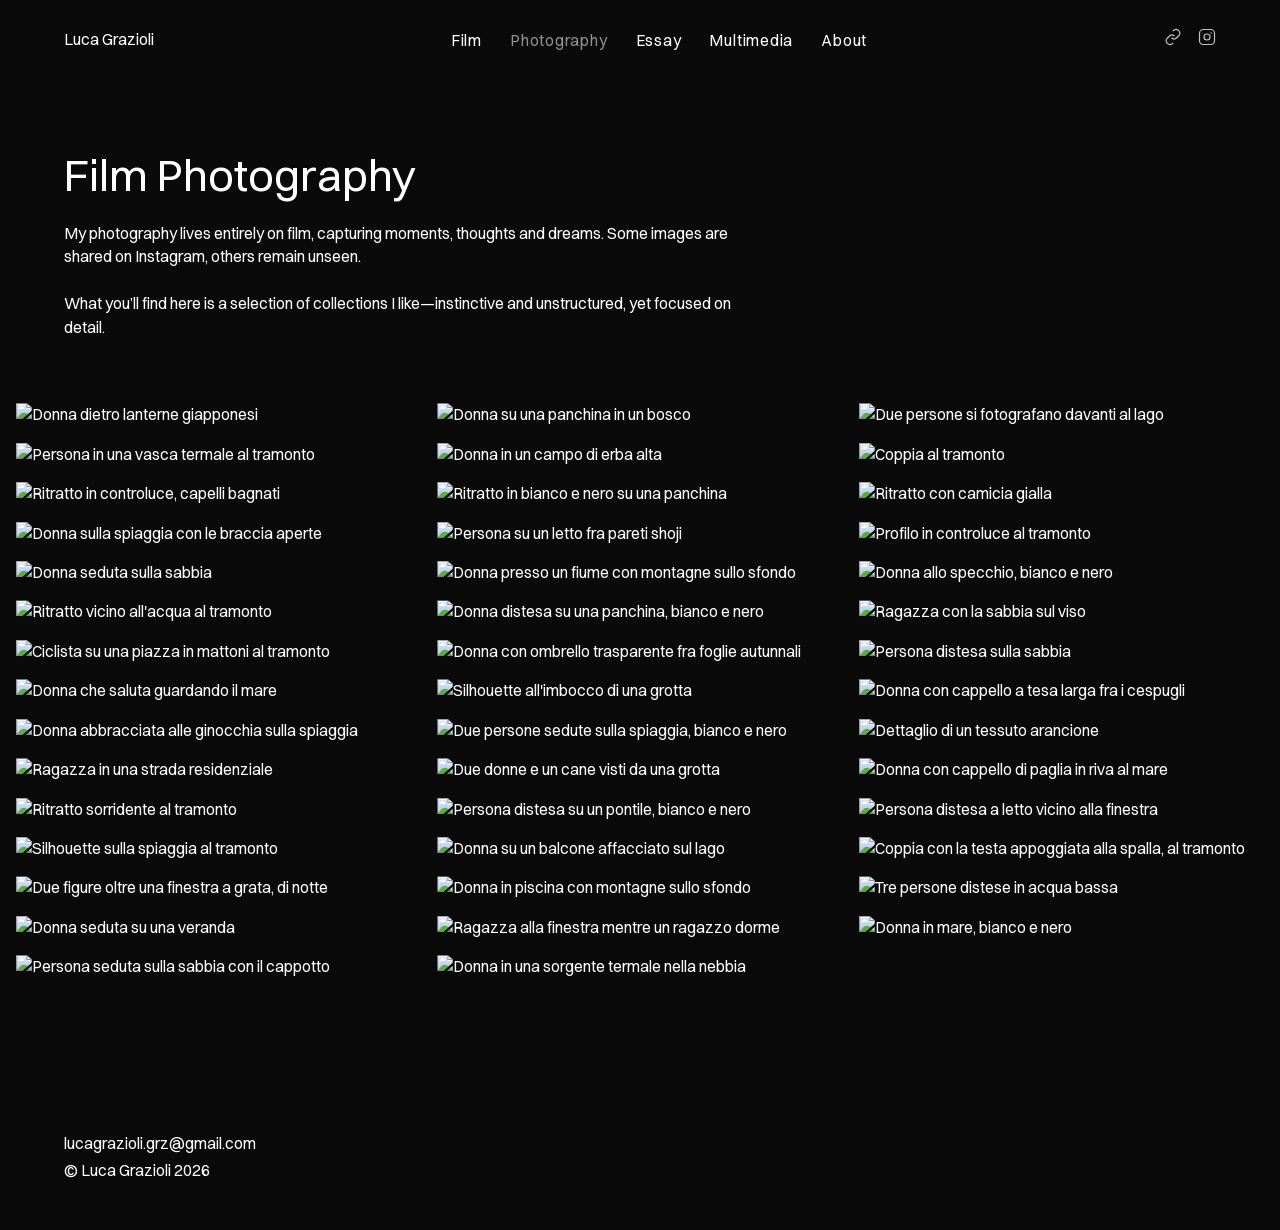
==== photography.html @ 2ca2b29f "Add files via upload" ====
<!DOCTYPE html>
<html lang="en">
<head>
<meta charset="utf-8">
<meta name="viewport" content="width=device-width, initial-scale=1">
<title>Photography — Luca Grazioli</title>
<meta name="description" content="My life changed thanks to photography and I'm still pursuing this discipline today.">
<meta property="og:title" content="Photography — Luca Grazioli">
<meta property="og:description" content="My life changed thanks to photography and I'm still pursuing this discipline today.">
<meta property="og:type" content="website">
<link rel="stylesheet" href="css/stile.css">
</head>
<body data-pagina="photography" data-radice="">
<main class="pagina">
  <div class="intro">
    <h1 class="rivela">Film Photography</h1>
    <p class="rivela">My photography lives entirely on film, capturing moments, thoughts and dreams. Some images are shared on Instagram, others remain unseen.</p>
    <p class="rivela">What you’ll find here is a selection of collections I like—instinctive and unstructured, yet focused on detail.</p>
  </div>
  <div class="masonry" id="galleria"></div>
</main>
<script src="js/contenuti.js"></script>
<script src="js/sito.js"></script>
</body>
</html>
---- css/stile.css ----
/* ==========================================================
   lucagrazioli.eu — foglio di stile principale
   Valori rilevati dal sito Squarespace originale.
   ========================================================== */

/* ---------- Switzer (sostituto di Aktiv Grotesk) ---------- */
/* Switzer variabile — i due file stanno in /font/ */
@font-face{
  font-family:'Switzer';
  src:url('../font/Switzer-Variable.woff2') format('woff2');
  font-weight:100 900; font-style:normal; font-display:swap;
}
@font-face{
  font-family:'Switzer';
  src:url('../font/Switzer-VariableItalic.woff2') format('woff2');
  font-weight:100 900; font-style:italic; font-display:swap;
}

/* ---------- Variabili: i valori da ritoccare stanno qui ---------- */
:root{
  --nero:#0A0A0A;
  --bianco:#FFFFFF;

  --font:'Switzer','Helvetica Neue',Arial,sans-serif;

  --testo:15.63px;
  --interlinea:23.44px;
  --tracking-nav:0.78px;
  --titolo:44.66px;

  /* ↓↓↓ REGOLA QUI IL TIMING DELLE ANIMAZIONI ↓↓↓
     Confronta con il sito vecchio e cambia questi due numeri. */
  --anim-durata:0.7s;
  --anim-easing:cubic-bezier(0.22,0.61,0.36,1);
  --anim-scarto:0.08s;   /* ritardo progressivo tra elementi vicini */

  --scostamento:16.42px; /* traslazione dei testi in entrata */

  --gutter:16px;
  --gap-poster:var(--gutter);    /* stessa distanza delle foto in Photography */
  --altezza-poster:calc(100svh - 190px);              /* quanto sono alti i poster */
  --larghezza-poster:calc(var(--altezza-poster) * 2 / 3);  /* deriva dal formato 2:3 */
  --altezza-fascia:547px;   /* altezza delle fasce multimedia/essay */
  --parallasse-corsa:120px; /* quanto scorre l'immagine: 0 = parallasse spento */
  --margine:5vw;
  --max:1600px;
  --misura:88ch;        /* lunghezza massima delle righe di testo */
  --peso-valore:500;    /* medium sui valori. Alza a 600 se lo vuoi piu' marcato. */
}

/* ---------- Reset ---------- */
*,*::before,*::after{box-sizing:border-box}
html{-webkit-text-size-adjust:100%}
body{
  margin:0;
  background:var(--nero);
  color:var(--bianco);
  font-family:var(--font);
  font-size:var(--testo);
  line-height:var(--interlinea);
  font-weight:400;
  -webkit-font-smoothing:antialiased;
  -moz-osx-font-smoothing:grayscale;
}
img,video{display:block;max-width:100%}
a{color:inherit;text-decoration:none}
a:focus-visible,button:focus-visible{outline:2px solid var(--bianco);outline-offset:3px}

/* ---------- Header ---------- */
.testata{
  position:absolute;top:0;left:0;right:0;z-index:20;
  display:flex;align-items:center;justify-content:space-between;
  gap:var(--gutter);
  padding:28px var(--margine);
}
.testata--fissa{
  position:fixed;background:transparent;
  transition:transform .4s var(--anim-easing);
}
.testata--nascosta{transform:translateY(-105%)}
.marchio{font-size:var(--testo);line-height:1.4}
.menu{display:flex;align-items:center;gap:28px}
.menu a{font-size:var(--testo);letter-spacing:var(--tracking-nav);opacity:.999;transition:opacity .25s ease}
.menu a:hover,.menu a[aria-current=page]{opacity:.55}
.social{display:flex;align-items:center;gap:16px}
.social svg{width:18px;height:18px;fill:none;stroke:currentColor;stroke-width:1.6}
.social a{opacity:.75;transition:opacity .25s ease}
.social a:hover{opacity:1}

/* Hamburger a due linee, come nell'originale */
.apri-menu{
  display:none;background:none;border:0;padding:10px 0;cursor:pointer;
  width:34px;height:30px;position:relative;
}
.apri-menu span{
  position:absolute;left:0;width:34px;height:1.6px;background:var(--bianco);
  transition:transform .25s cubic-bezier(.2,.6,.3,1), width .25s cubic-bezier(.2,.6,.3,1);
}
.apri-menu span:nth-child(1){top:11px}
.apri-menu span:nth-child(2){top:18px}
.apri-menu[aria-expanded=true] span:nth-child(1){transform:translateY(3.5px) rotate(45deg)}
.apri-menu[aria-expanded=true] span:nth-child(2){transform:translateY(-3.5px) rotate(-45deg)}

/* ---------- Impianto pagina ---------- */
.pagina{padding:150px var(--margine) 90px;max-width:var(--max);margin:0 auto}
.intro{max-width:var(--misura);margin-bottom:64px}
h1,h2{font-size:var(--titolo);font-weight:400;line-height:1.12;margin:0 0 22px}
h3{font-size:var(--testo);font-weight:400;margin:0 0 10px}
p{margin:0 0 var(--interlinea);max-width:var(--misura)}

/* ---------- Home: video a tutto schermo ---------- */
.home{height:100svh;overflow:hidden;position:relative}
.home video,.home .fallback{
  position:absolute;inset:0;width:100%;height:100%;
  object-fit:cover;
}
.home .fallback{background:var(--nero)}

/* ---------- Photography: margini laterali = spazio fra le foto ---------- */
.pagina:has(.masonry){--margine:var(--gutter);max-width:none}
.pagina:has(.masonry) .intro{padding:0 calc(5vw - var(--gutter))}

/* ---------- Photography: masonry ---------- */
.masonry{columns:3;column-gap:var(--gutter)}
.masonry figure{margin:0 0 var(--gutter);break-inside:avoid}
.masonry img{width:100%;height:auto}

/* ---------- Film: griglia a tutta larghezza, poster grandi ---------- */
.pagina:has(.poster-griglia):not(:has(.film-video)){--margine:var(--gap-poster);max-width:none}

/* ---------- Film: griglia poster ----------
   La larghezza di colonna deriva dall'altezza disponibile: i poster
   sono alti quanto la finestra permette e vanno a capo da soli. */
.poster-griglia{
  display:grid;
  grid-template-columns:repeat(4,minmax(0,1fr));
  gap:var(--gap-poster);
  /* non supera mai l'altezza utile, e si centra da sola */
  width:min(100%, calc(var(--larghezza-poster) * 4 + var(--gap-poster) * 3));
  margin-inline:auto;
}
.poster{display:block}
.poster figure{margin:0}
.poster img{width:100%;aspect-ratio:2/3;object-fit:cover;transition:opacity .45s ease}
.poster:hover img{opacity:.6}

/* ==========================================================
   FASCE full-bleed (Multimedia ed Essay)
   Immagine a tutta larghezza, alta mezza finestra,
   tagliata in cover sul punto focale, testo bianco sopra.
   ========================================================== */
.pagina:has(.fasce){max-width:none}
.fasce{margin:0 calc(var(--margine) * -1)}
.fascia{
  position:relative;
  height:var(--altezza-fascia);
  overflow:hidden;
  display:flex;align-items:center;
}
.fascia__sfondo{position:absolute;inset:0;overflow:hidden}
.fascia__sfondo img{
  width:100%;
  height:calc(100% + var(--parallasse-corsa));
  position:absolute;top:calc(var(--parallasse-corsa) / -2);left:0;
  object-fit:cover;
  will-change:transform;
}
.fascia__velo{position:absolute;inset:0;background:linear-gradient(90deg,rgba(10,10,10,.55) 0%,rgba(10,10,10,.15) 60%,transparent 100%)}
.fascia__testo{position:relative;z-index:2;padding:0 var(--margine);max-width:var(--misura)}
.fascia h2{margin:0 0 14px}
.fascia .dati{margin:0 0 16px}
.fascia .dati div{display:block}
.fascia .dati .etichetta{font-weight:400;opacity:.72}
.azioni{display:flex;flex-wrap:wrap;gap:26px}
.azioni a{
  letter-spacing:var(--tracking-nav);
  border-bottom:1px solid rgba(255,255,255,.4);padding-bottom:2px;
  transition:border-color .25s ease,opacity .25s ease;
}
.azioni a:hover{border-color:var(--bianco);opacity:.75}
.fascia .azioni{display:flex;flex-wrap:wrap;gap:24px}
.fascia .azioni a{
  letter-spacing:var(--tracking-nav);
  border-bottom:1px solid rgba(255,255,255,.4);padding-bottom:2px;
  transition:border-color .25s ease,opacity .25s ease;
}
.fascia .azioni a:hover{border-color:var(--bianco);opacity:.75}

/* ---------- Scheda del singolo film ---------- */
.pagina:has(.film-video){padding:0 0 90px;max-width:none}
.film-video{margin:0 0 56px}
.film-video.rivela-img{clip-path:none;opacity:0;transition:opacity var(--anim-durata) ease}
.film-video.rivela-img.dentro{opacity:1}
.film-video video,.film-video img{width:100%;height:auto;display:block}
.film-testo{max-width:var(--misura);margin:0 var(--margine) 56px}
.altri-film{margin:0 var(--margine)}
.altri-film .poster-griglia{grid-template-columns:repeat(4,1fr)}
.film-testo h1{margin-bottom:20px}

/* ---------- About ---------- */
.about{max-width:var(--misura)}
.about p{margin-bottom:var(--interlinea)}
.about em{font-style:italic}

/* ---------- Navigazione precedente/successivo ---------- */


/* ---------- Footer ---------- */
.pie{padding:60px var(--margine) 44px;max-width:var(--max);margin:0 auto}
.pie a,.pie p{font-size:var(--testo);margin:0 0 4px}

/* ==========================================================
   ANIMAZIONI
   Due comportamenti distinti, come nell'originale:
   .rivela      → testi: salgono di 16.42px sfumando
   .rivela-img  → immagini: wipe con clip-path dal basso
   ========================================================== */
.rivela,.rivela-img{
  transition-property:transform,opacity,clip-path;
  transition-duration:var(--anim-durata);
  transition-timing-function:var(--anim-easing);
}
.rivela{opacity:0;transform:translateY(var(--scostamento))}
.rivela-img{opacity:0;clip-path:polygon(0 100%,100% 100%,100% 100%,0 100%)}

.rivela.dentro{opacity:1;transform:translateY(0)}
.rivela-img.dentro{opacity:1;clip-path:polygon(0 0,100% 0,100% 100%,0 100%)}

@media (prefers-reduced-motion:reduce){
  .rivela,.rivela-img{transition:none;opacity:1;transform:none;clip-path:none}
}

/* ---------- Responsive ---------- */
@media (max-width:1100px){
  .masonry{columns:2}
  .poster-griglia,.altri-film .poster-griglia{grid-template-columns:repeat(3,1fr)}
  .scheda-doppia{grid-template-columns:1fr;gap:32px}
}
@media (max-width:760px){
  :root{--titolo:32px;--margine:22px;--gutter:16px;--altezza-fascia:62vh;--parallasse-corsa:60px}
  .masonry{columns:1}
  .poster-griglia,.altri-film .poster-griglia{grid-template-columns:1fr;width:100%}
  .pagina{padding-top:120px}
  :root{--misura:100%}
  .menu{
    position:fixed;inset:0;background:var(--nero);
    flex-direction:column;align-items:center;justify-content:center;
    gap:6px;padding:var(--margine);
    opacity:0;visibility:hidden;
    transition:opacity .3s ease, visibility .3s;
  }
  .menu a{
    font-size:38px;letter-spacing:normal;line-height:1.55;
    opacity:0;transform:translateY(var(--scostamento));
    transition:opacity .4s var(--anim-easing), transform .4s var(--anim-easing);
  }
  .menu.aperto{opacity:1;visibility:visible}
  .menu.aperto a{opacity:1;transform:translateY(0)}
  .menu.aperto a:nth-child(1){transition-delay:.06s}
  .menu.aperto a:nth-child(2){transition-delay:.12s}
  .menu.aperto a:nth-child(3){transition-delay:.18s}
  .menu.aperto a:nth-child(4){transition-delay:.24s}
  .menu.aperto a:nth-child(5){transition-delay:.30s}

  .apri-menu{display:block;z-index:30}
  .social{
    position:fixed;left:0;right:0;bottom:42px;z-index:29;
    justify-content:center;gap:26px;
    opacity:0;visibility:hidden;transition:opacity .3s ease .2s, visibility .3s;
  }
  .social svg{width:22px;height:22px}
  body.menu-aperto .social{opacity:1;visibility:visible}
  .marchio{z-index:30;position:relative}
}
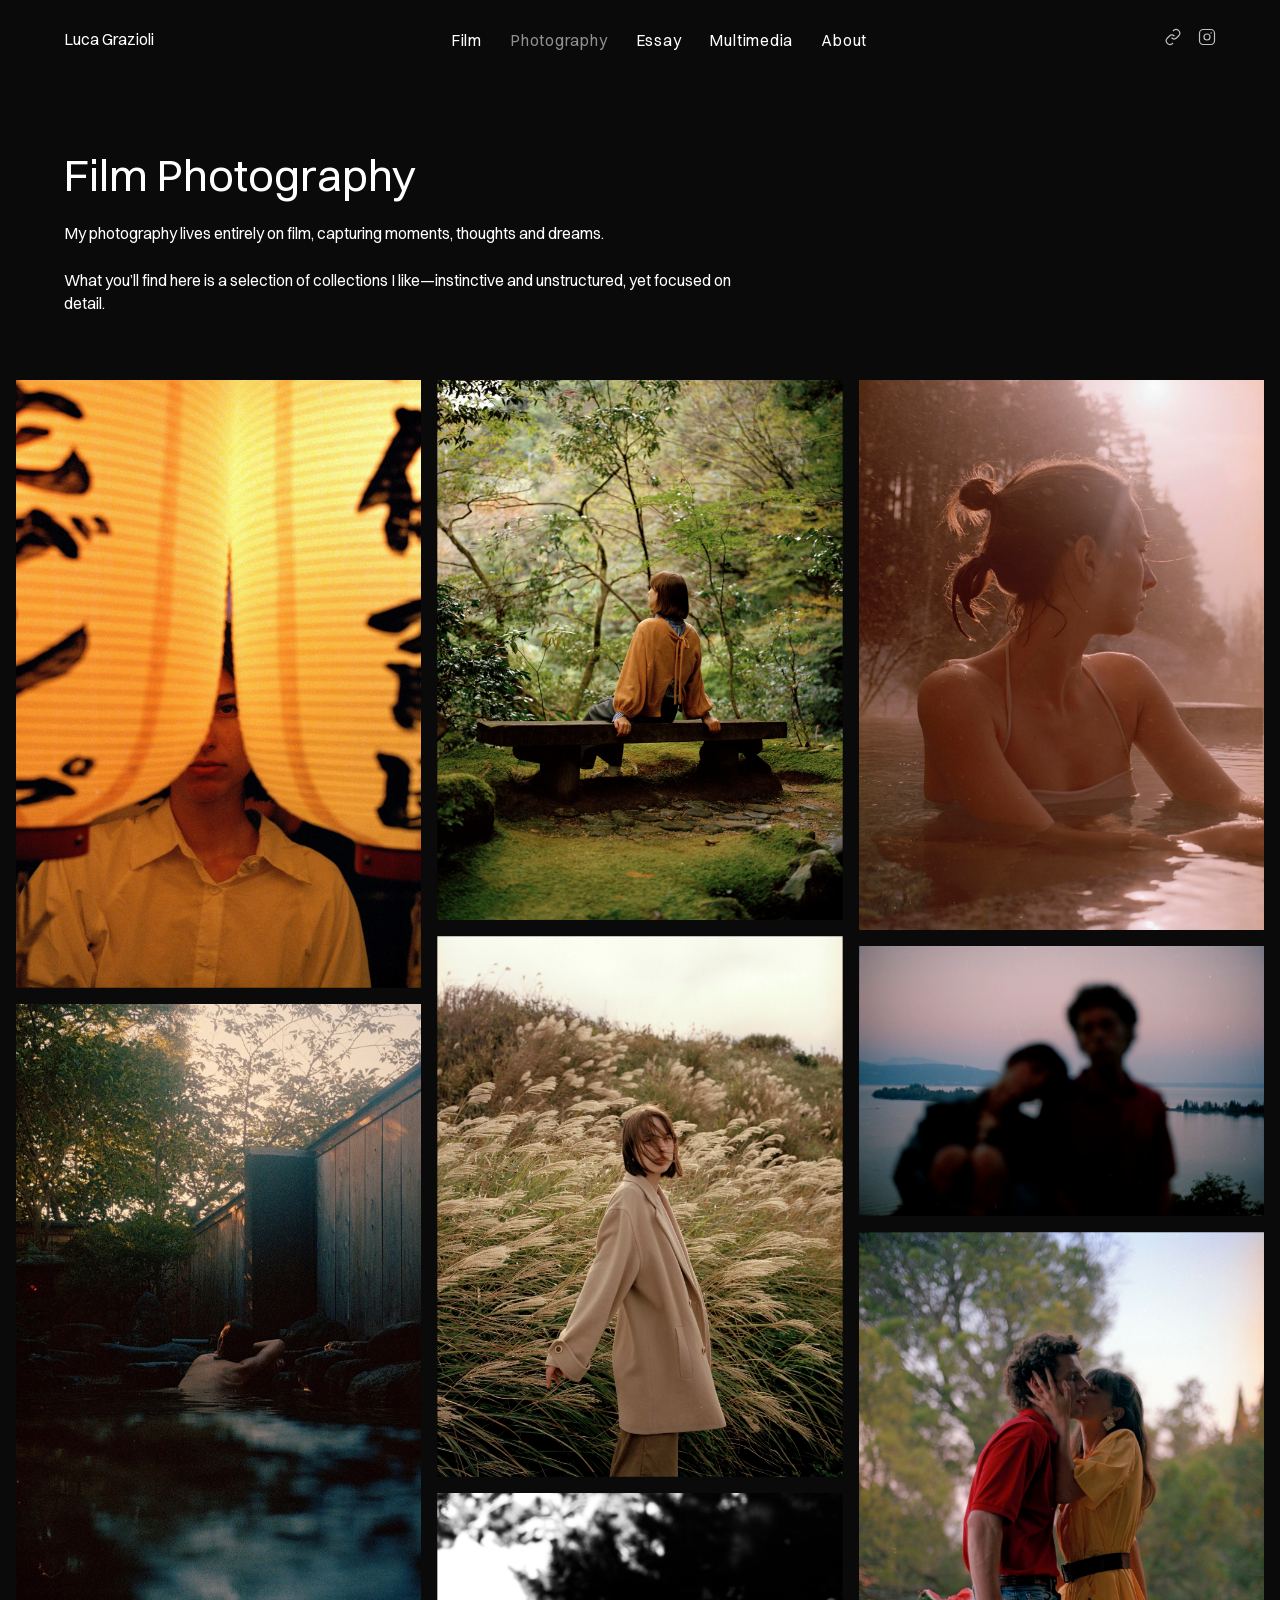
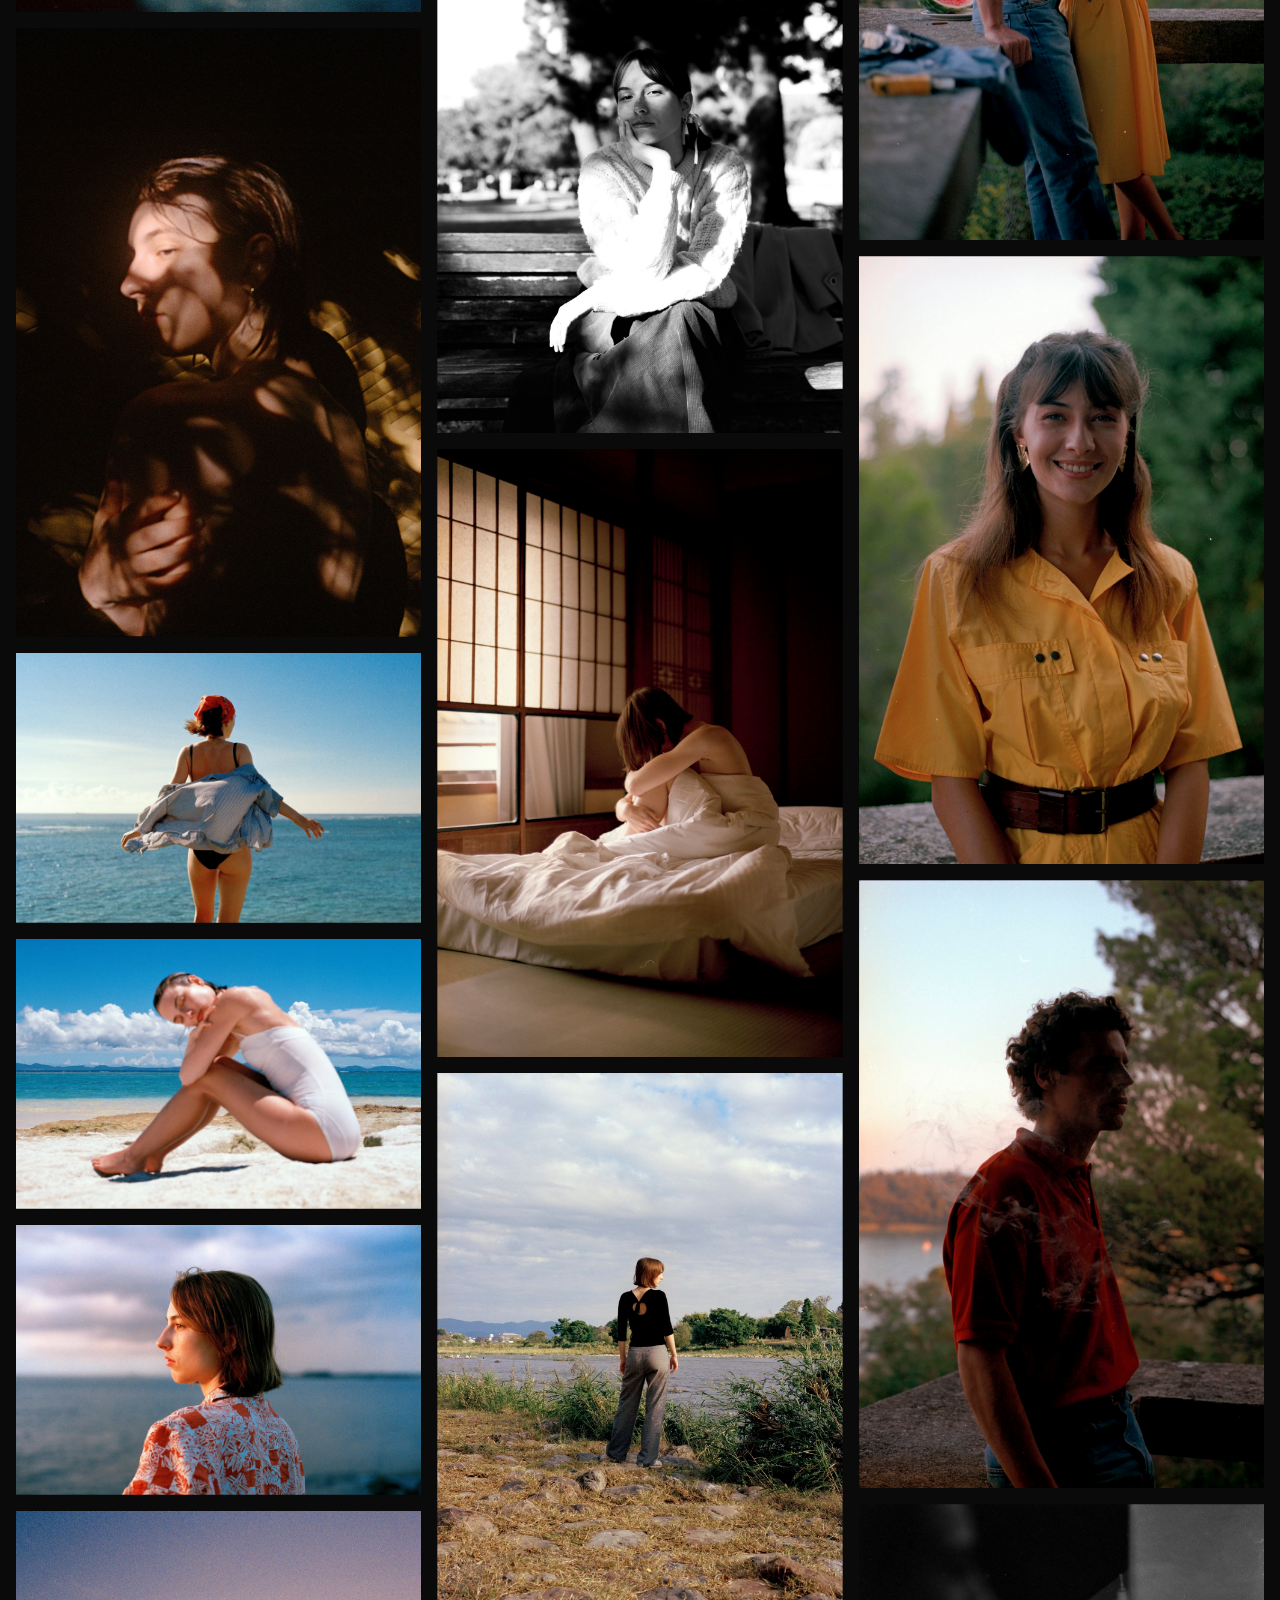
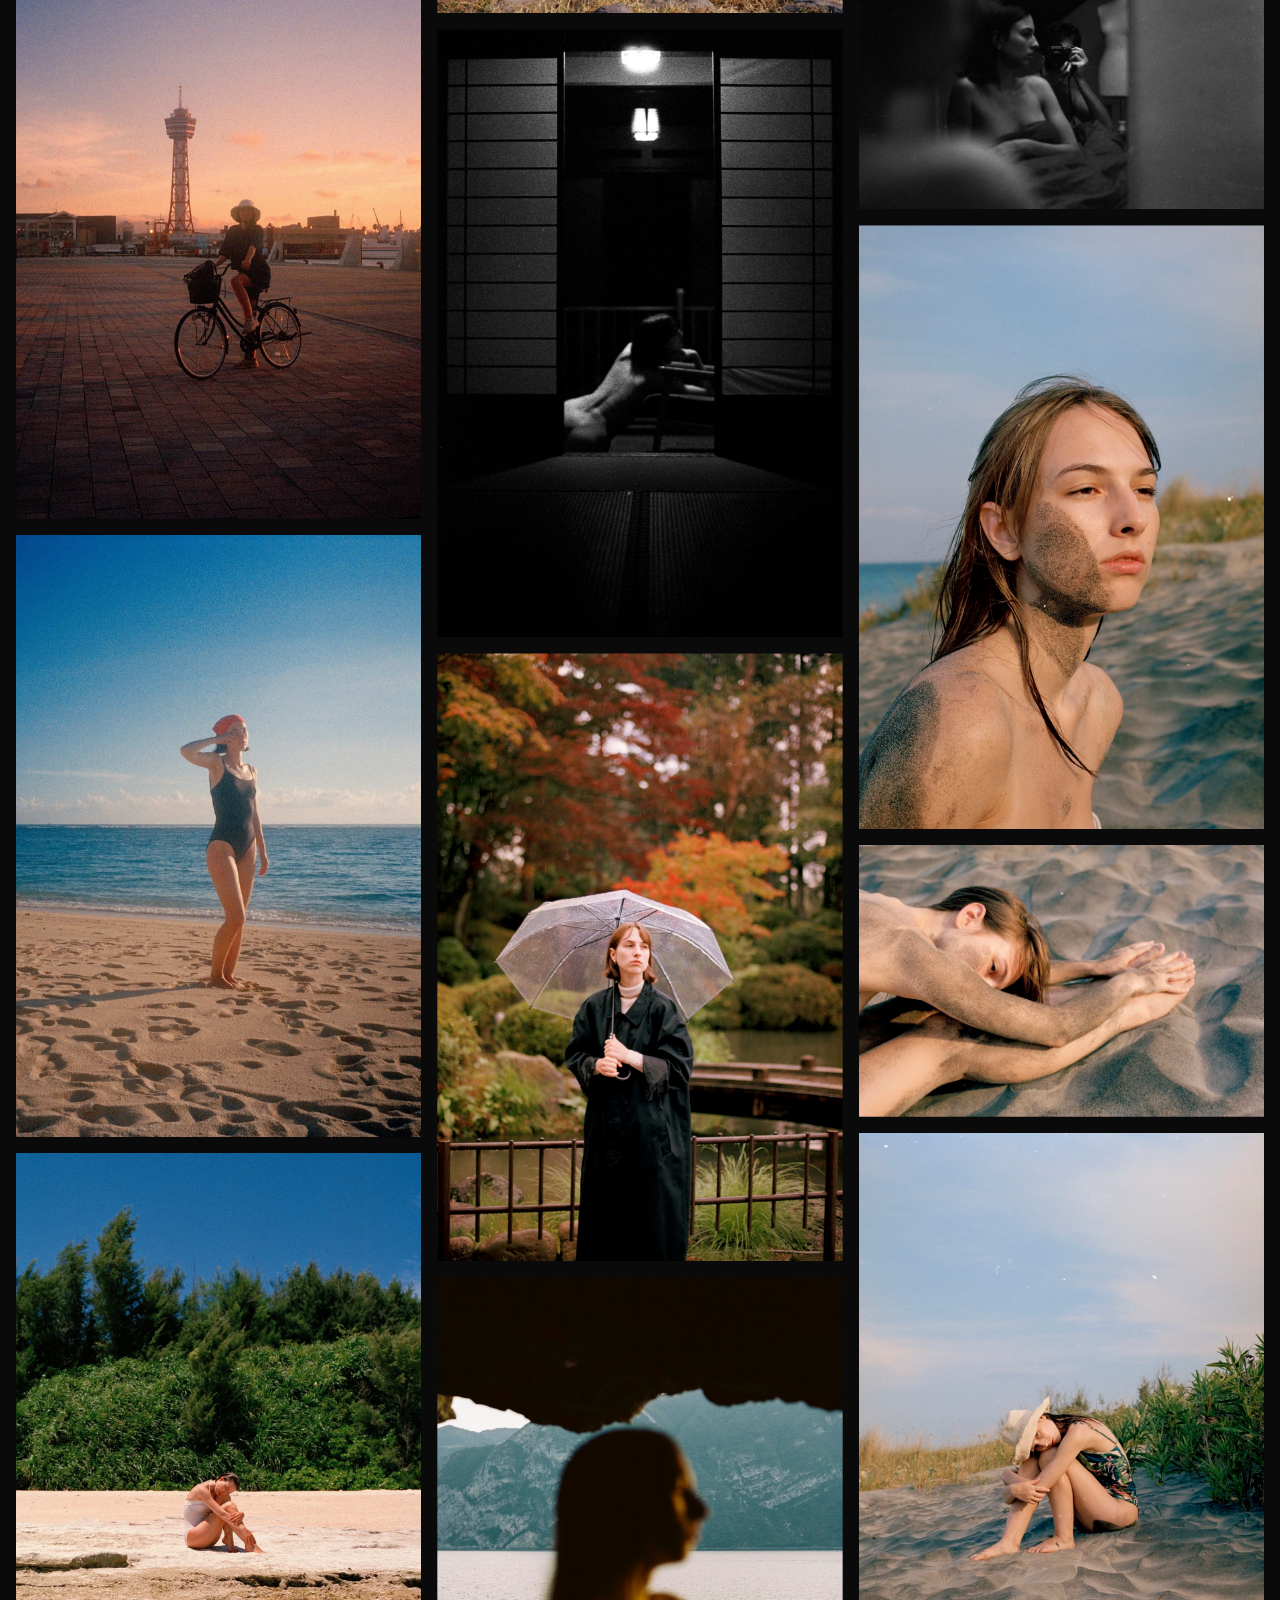
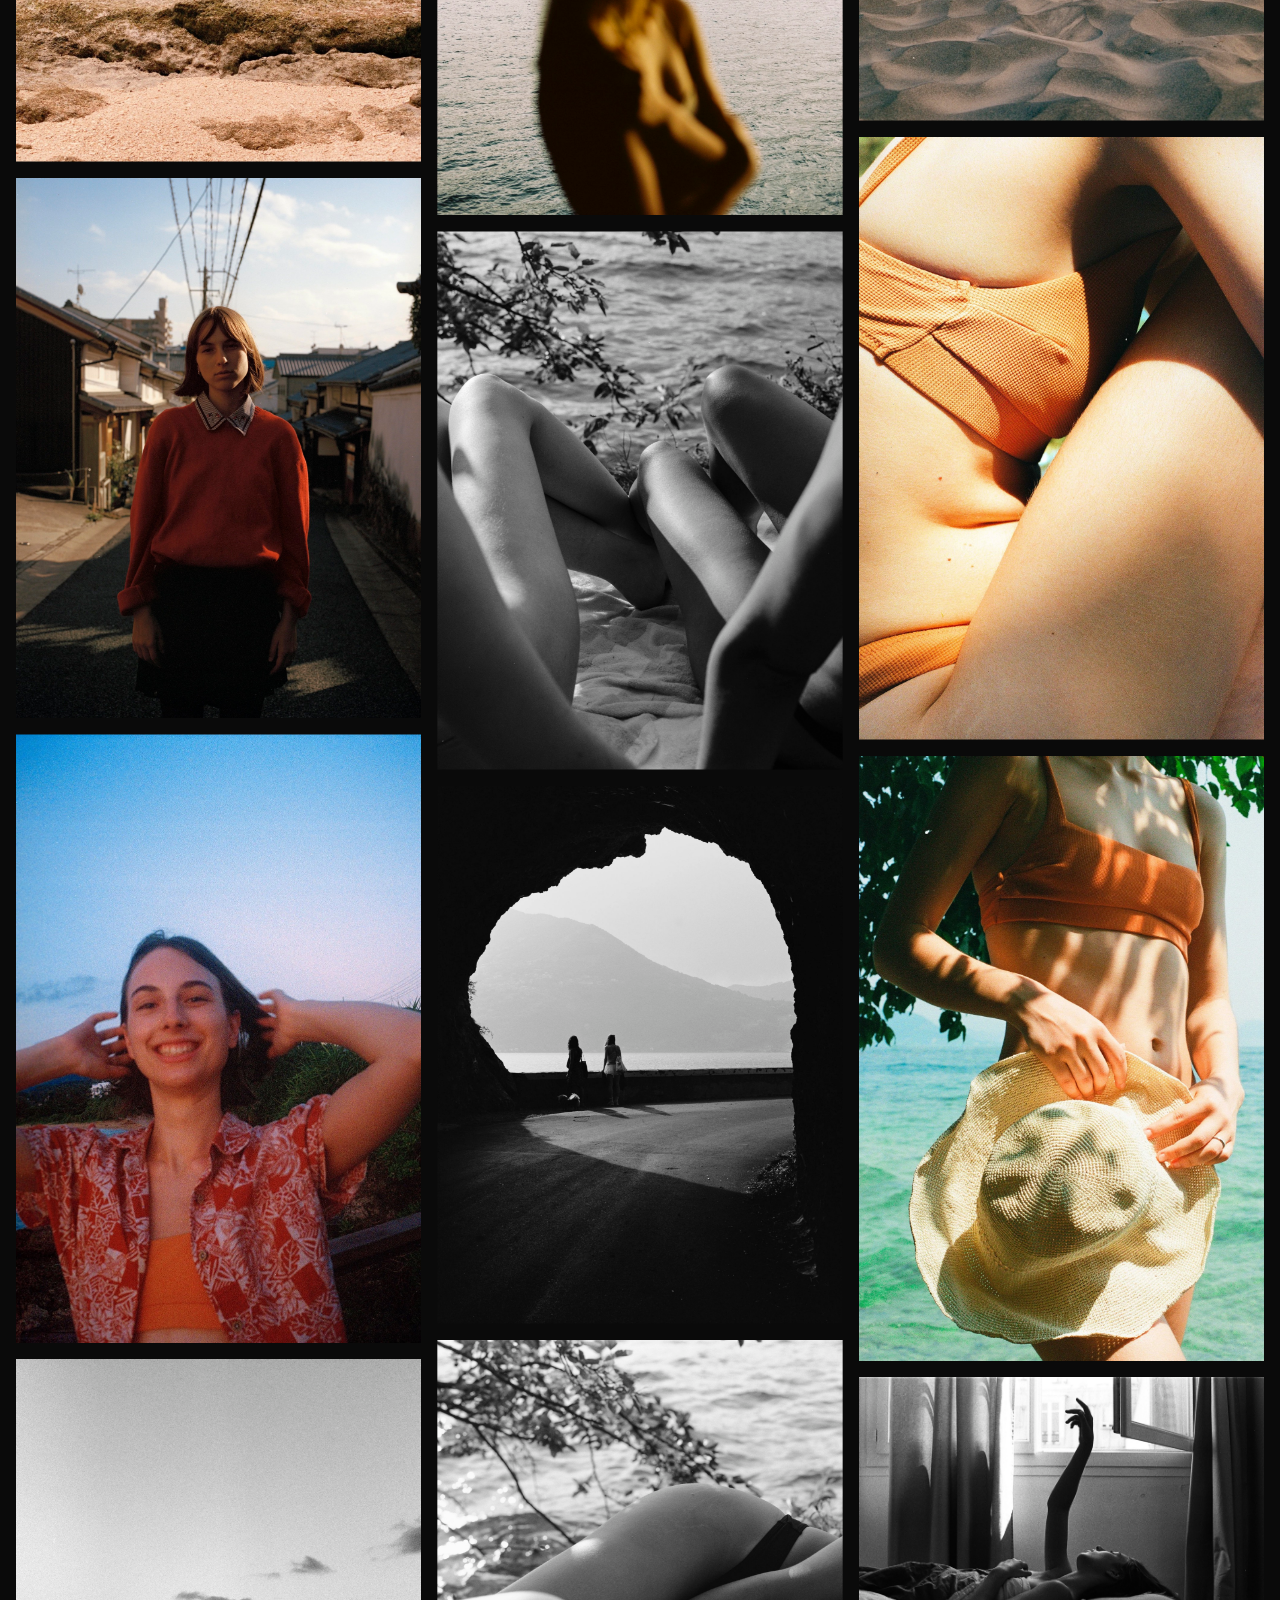
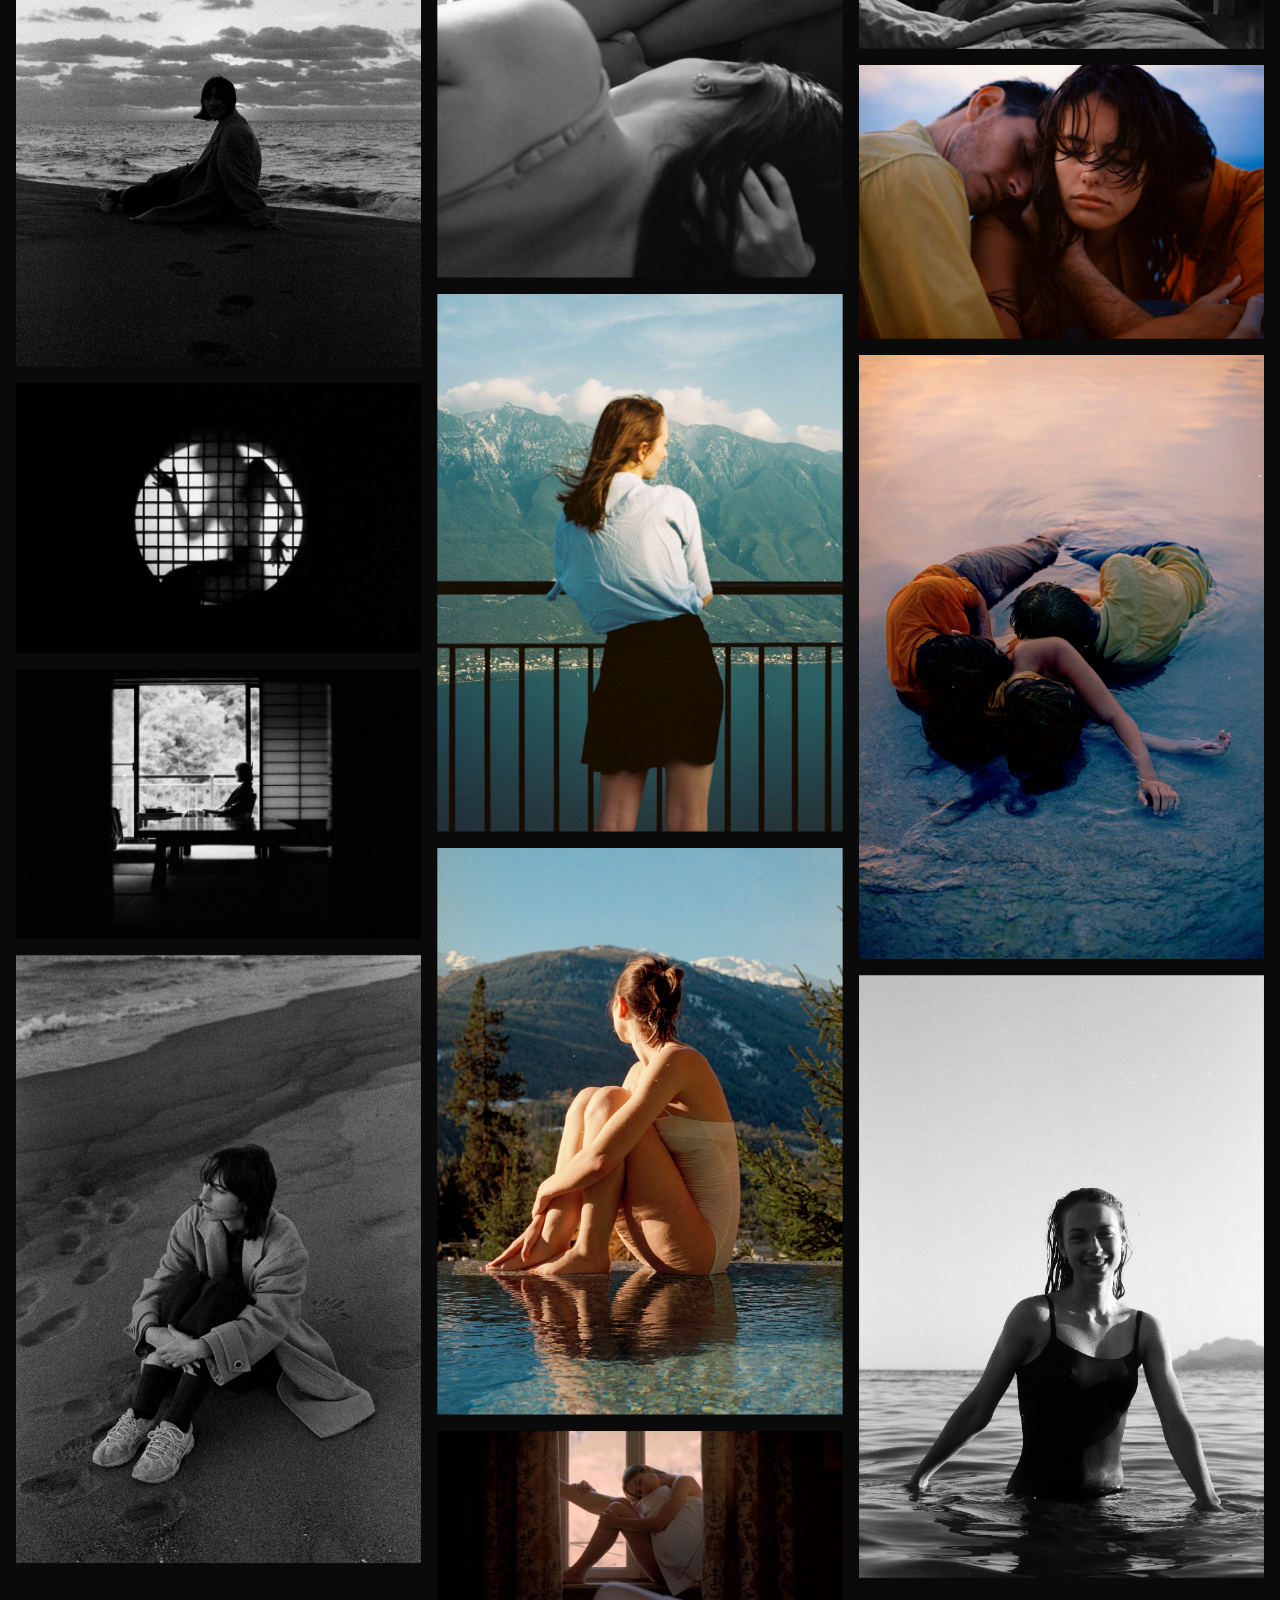
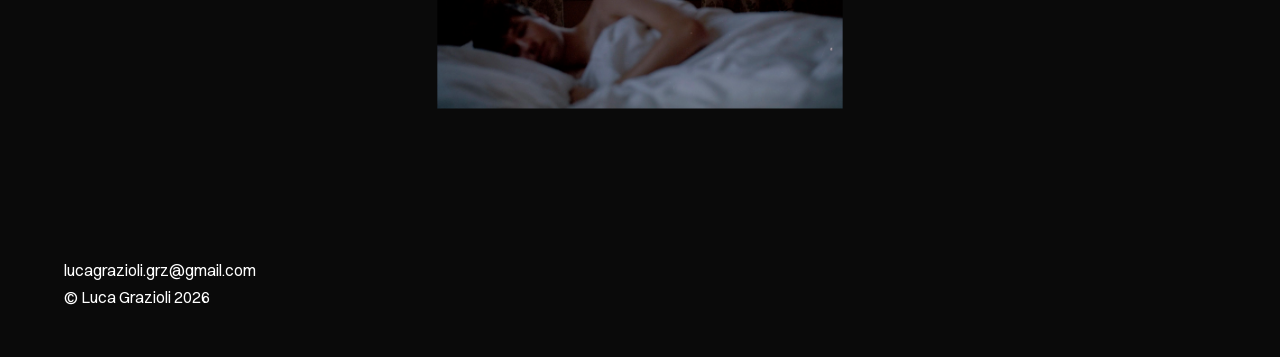
==== commit 3ce2a838: "Add files via upload" ====
--- a/photography.html
+++ b/photography.html
@@ -14,7 +14,7 @@
 <main class="pagina">
   <div class="intro">
     <h1 class="rivela">Film Photography</h1>
-    <p class="rivela">My photography lives entirely on film, capturing moments, thoughts and dreams. Some images are shared on Instagram, others remain unseen.</p>
+    <p class="rivela">My photography lives entirely on film, capturing moments, thoughts and dreams.</p>
     <p class="rivela">What you’ll find here is a selection of collections I like—instinctive and unstructured, yet focused on detail.</p>
   </div>
   <div class="masonry" id="galleria"></div>
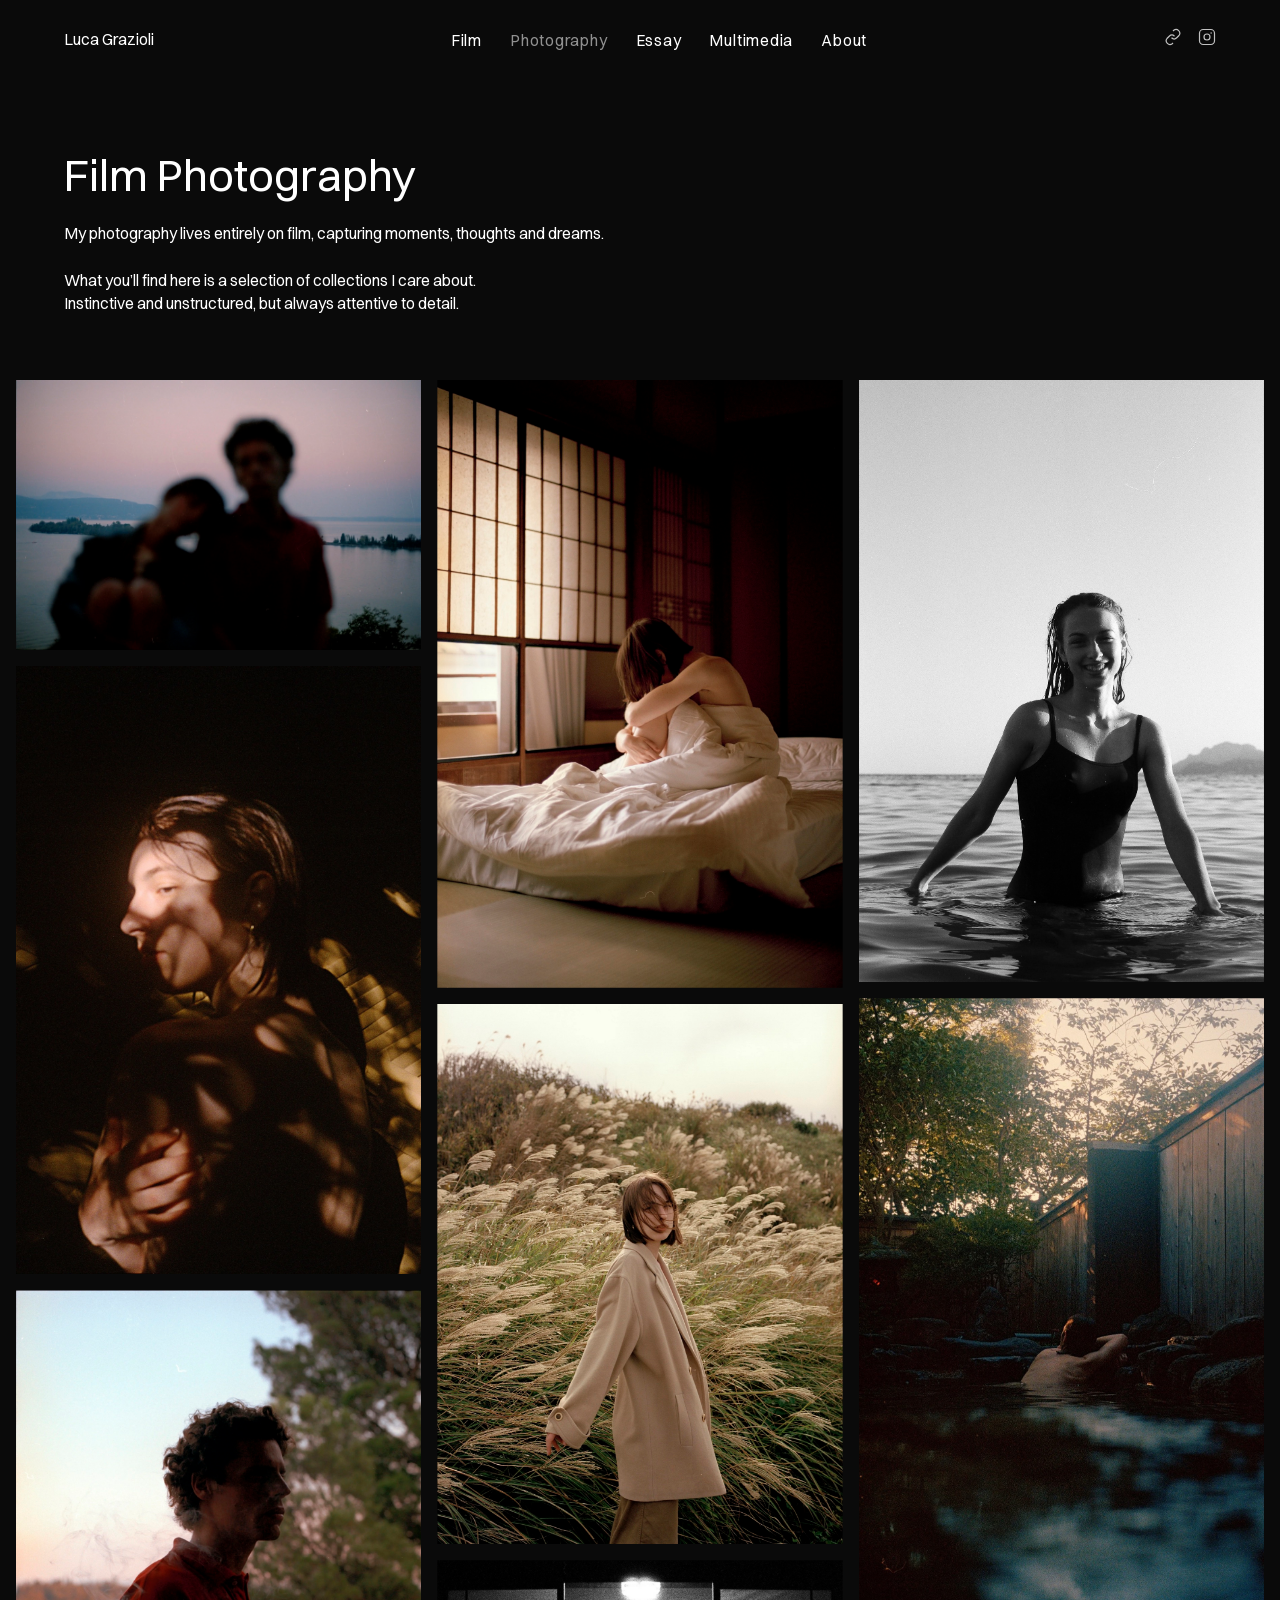
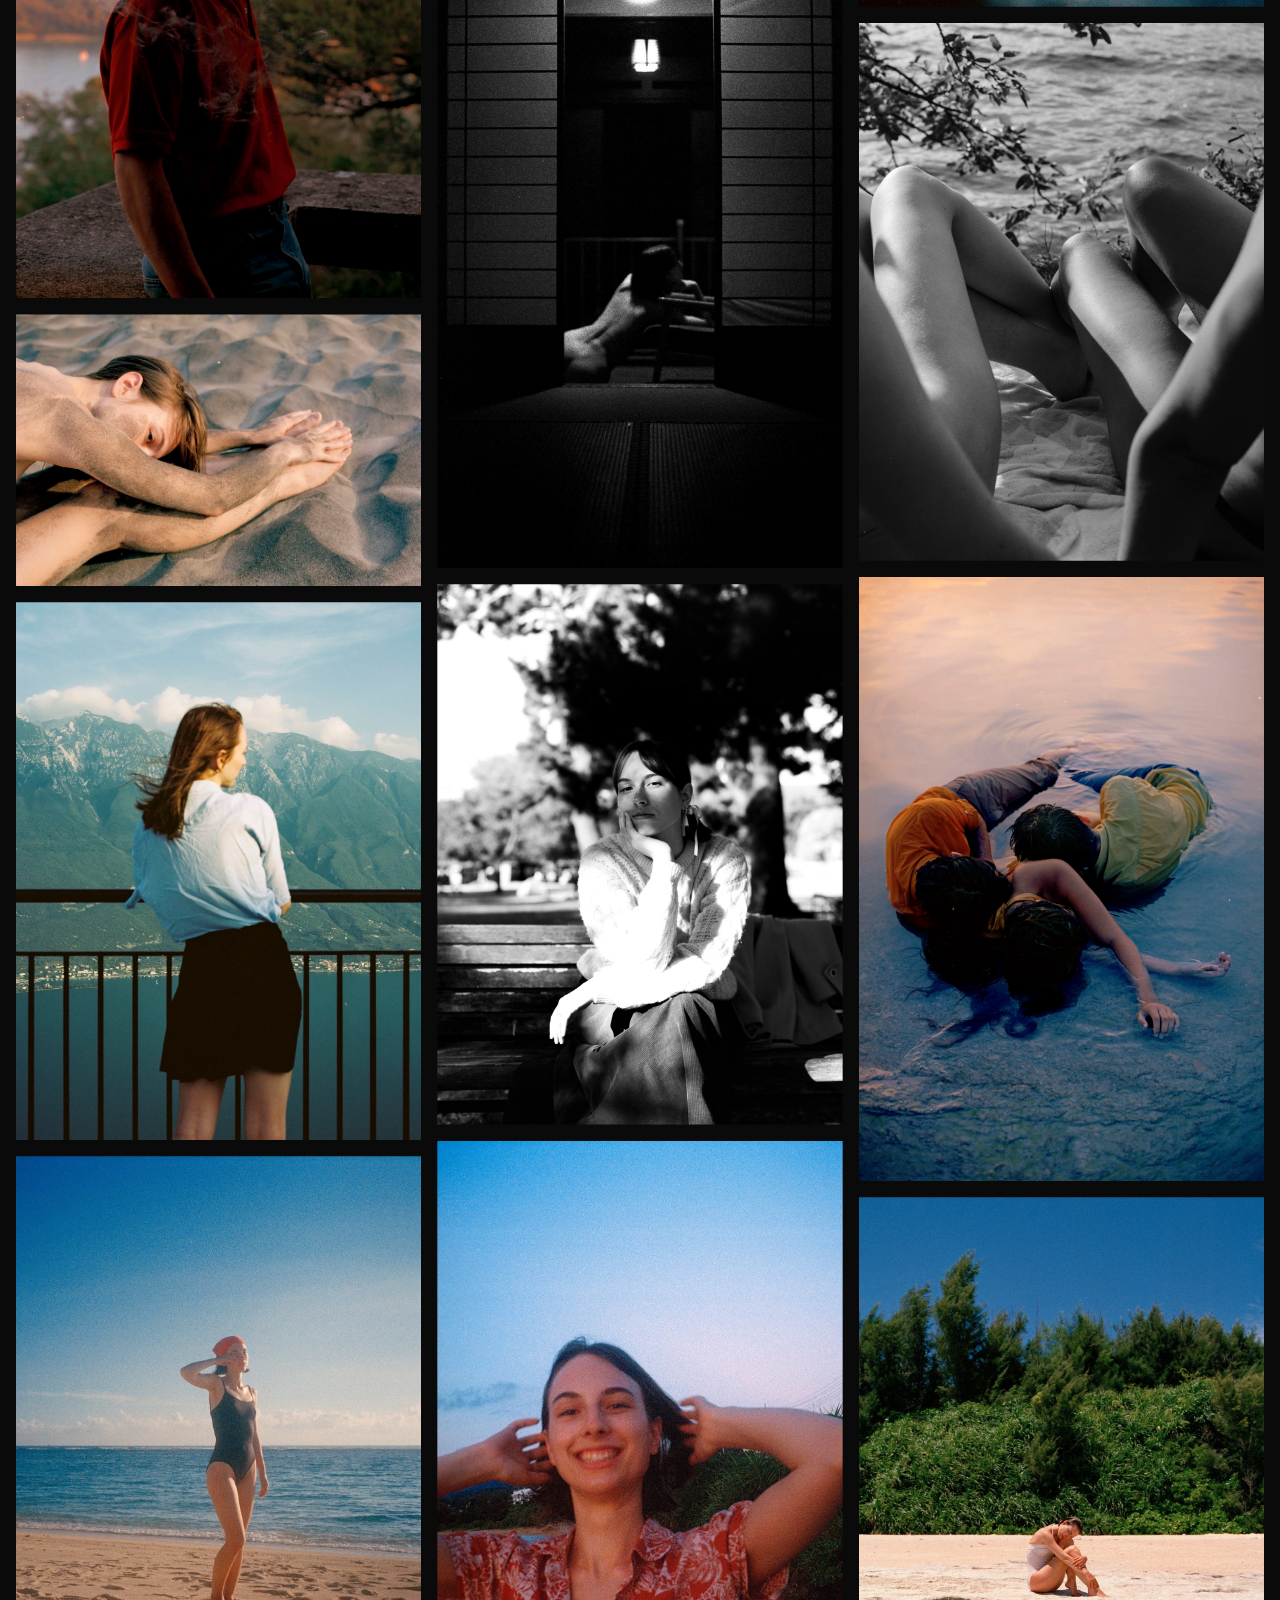
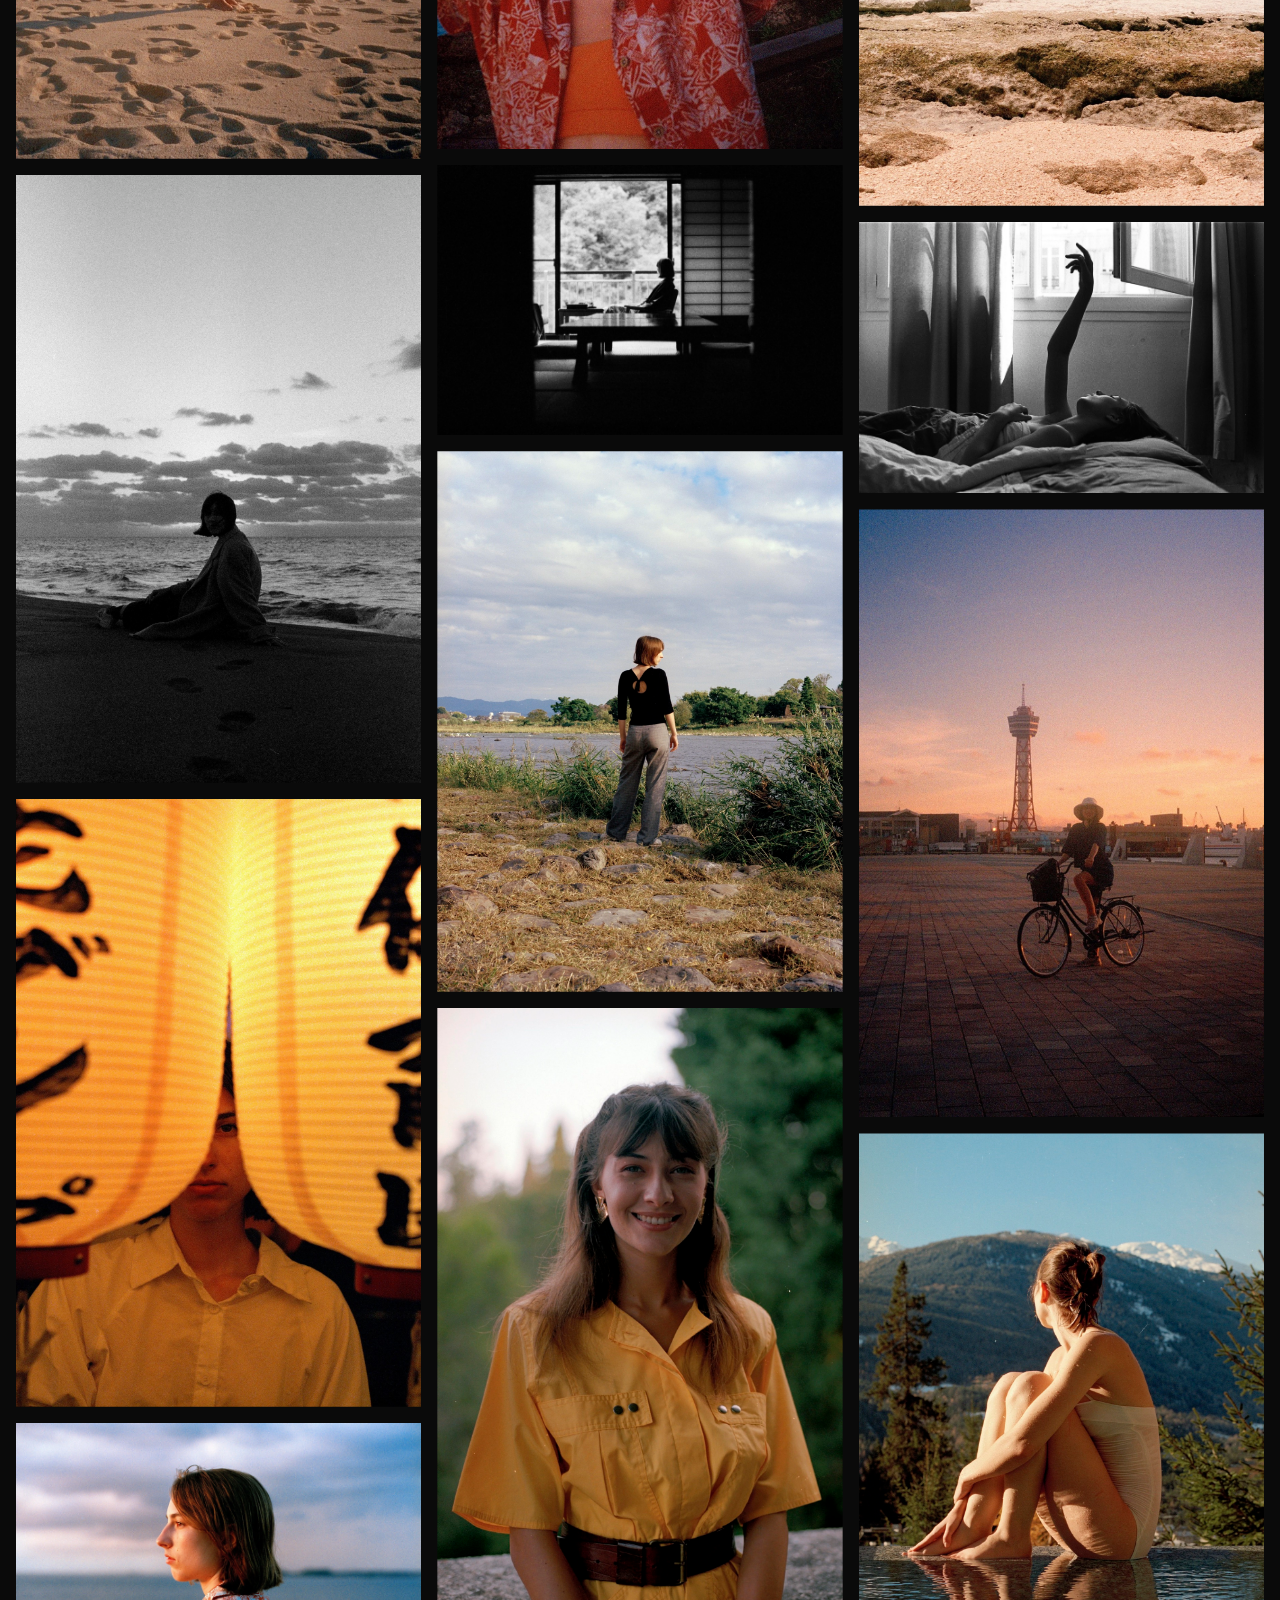
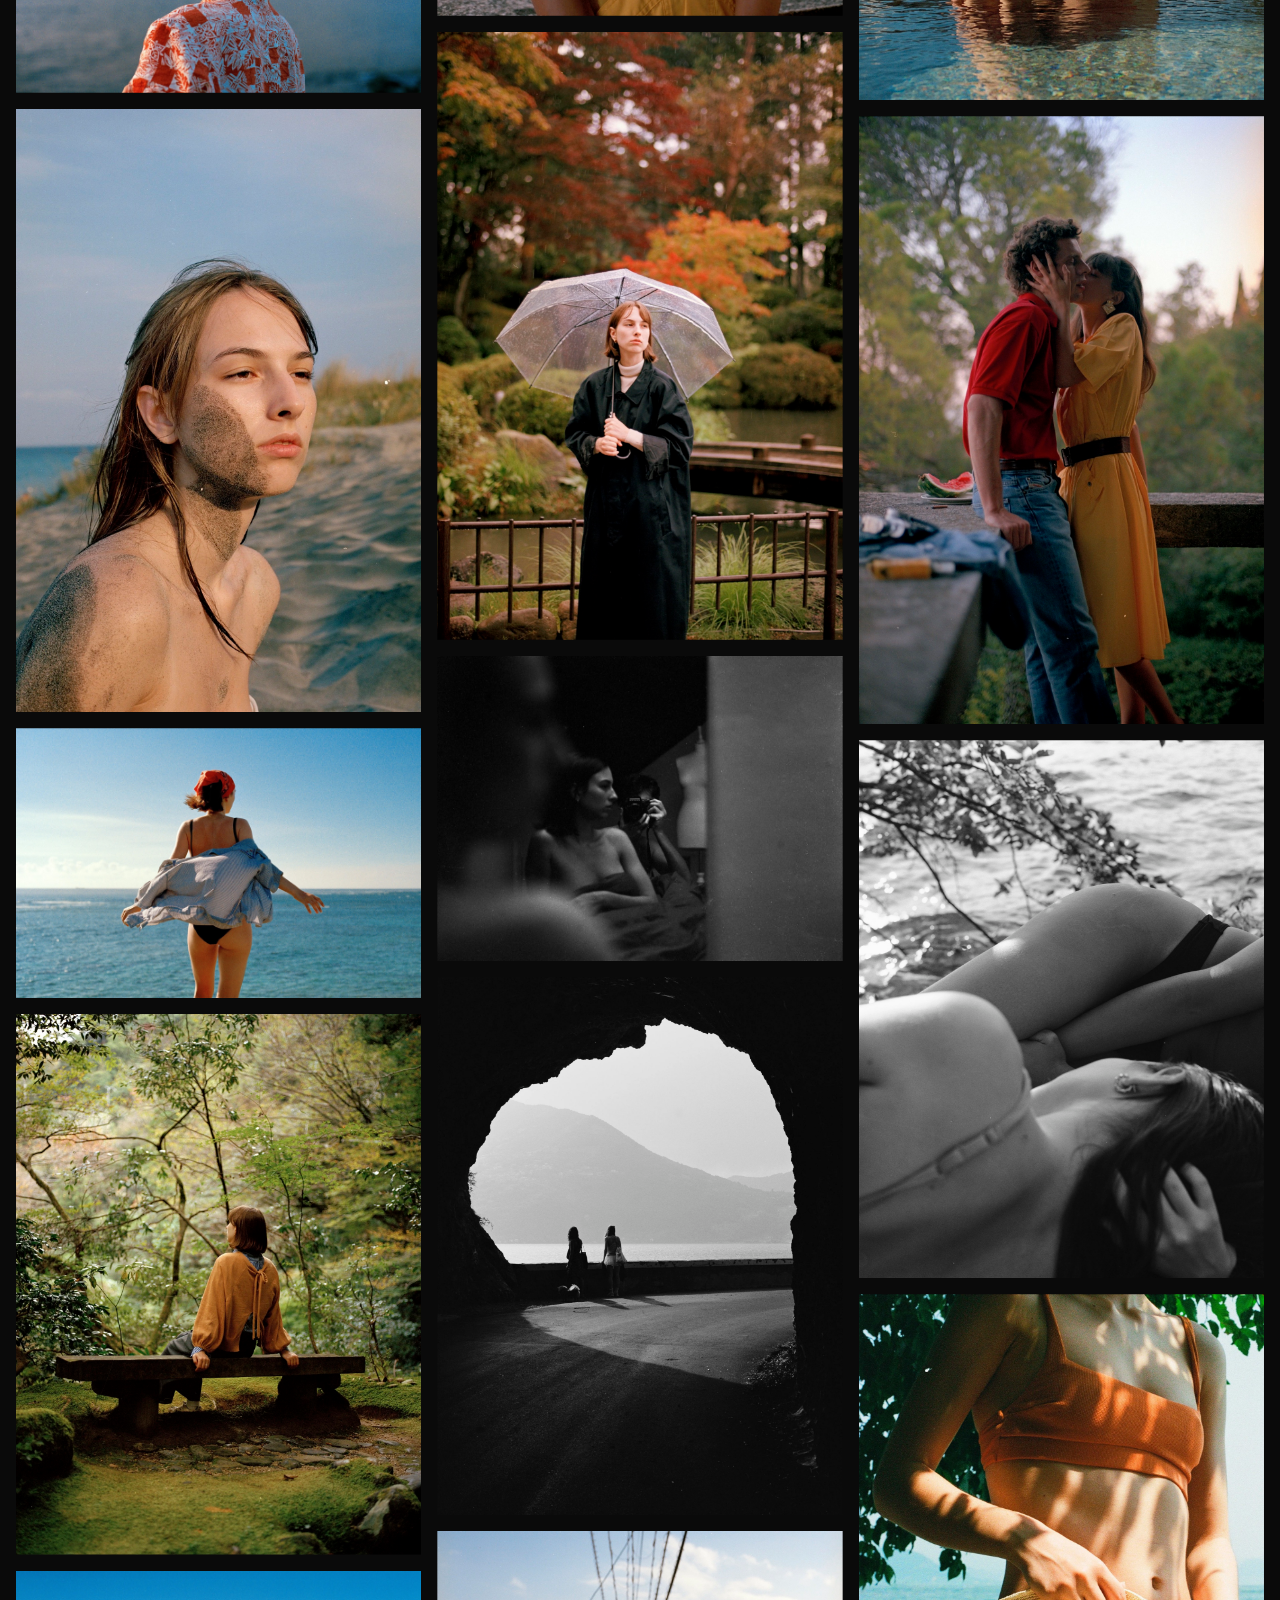
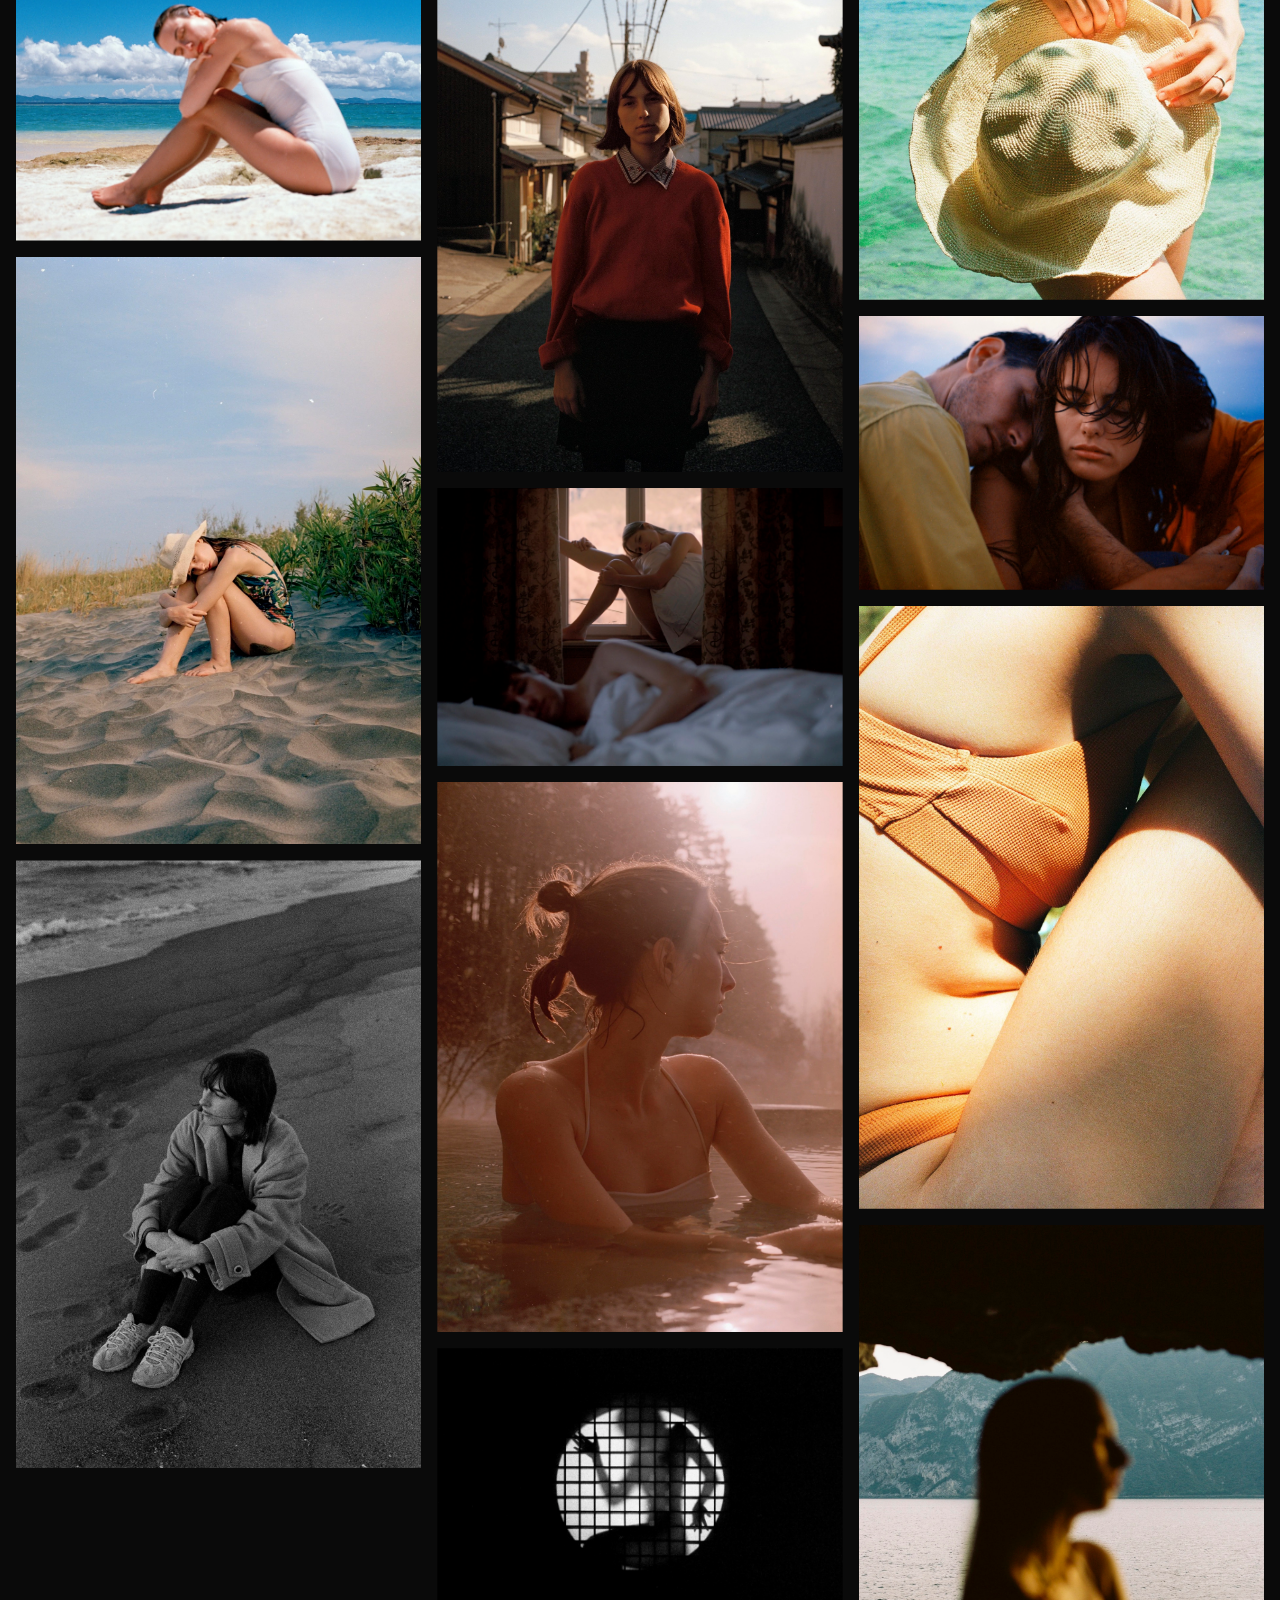
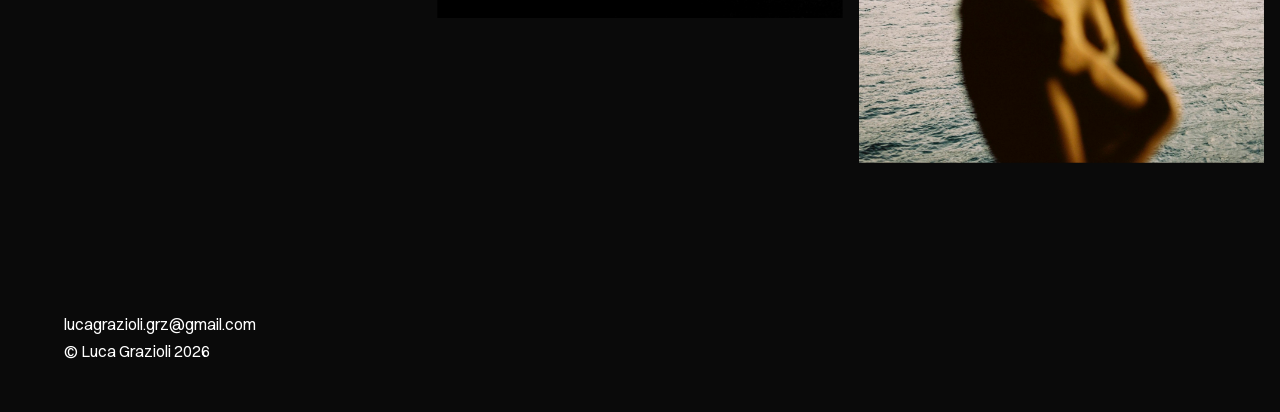
==== commit e8755cc8: "Add files via upload" ====
--- a/photography.html
+++ b/photography.html
@@ -15,7 +15,7 @@
   <div class="intro">
     <h1 class="rivela">Film Photography</h1>
     <p class="rivela">My photography lives entirely on film, capturing moments, thoughts and dreams.</p>
-    <p class="rivela">What you’ll find here is a selection of collections I like—instinctive and unstructured, yet focused on detail.</p>
+    <p class="rivela">What you’ll find here is a selection of collections I care about. Instinctive and unstructured, but always attentive to detail.</p>
   </div>
   <div class="masonry" id="galleria"></div>
 </main>
--- a/css/stile.css
+++ b/css/stile.css
@@ -44,8 +44,8 @@
   --parallasse-corsa:120px; /* quanto scorre l'immagine: 0 = parallasse spento */
   --margine:5vw;
   --max:1600px;
-  --misura:88ch;        /* lunghezza massima delle righe di testo */
-  --peso-valore:500;    /* medium sui valori. Alza a 600 se lo vuoi piu' marcato. */
+  --misura:112ch;       /* lunghezza massima delle righe di testo */
+  --etichetta-opacita:.62;  /* quanto sono smorzate le etichette (GENRE, YEAR...) */
 }
 
 /* ---------- Reset ---------- */
@@ -78,6 +78,23 @@
   transition:transform .4s var(--anim-easing);
 }
 .testata--nascosta{transform:translateY(-105%)}
+
+/* Velatura sotto l'header: appare solo quando si e' gia' scesi,
+   cosi' in cima alla pagina il fondo resta pulito.
+   Non parte dal nero pieno e sfuma lungo tutta l'altezza. */
+.testata--fissa::before{
+  content:'';position:absolute;inset:-1px 0 auto 0;height:190%;
+  pointer-events:none;opacity:0;
+  transition:opacity .45s ease;
+  background:linear-gradient(180deg,
+    rgba(10,10,10,.62) 0%,
+    rgba(10,10,10,.44) 34%,
+    rgba(10,10,10,.20) 64%,
+    rgba(10,10,10,.06) 84%,
+    rgba(10,10,10,0) 100%);
+}
+.testata--velata::before{opacity:1}
+.testata > *{position:relative;z-index:1}
 .marchio{font-size:var(--testo);line-height:1.4}
 .menu{display:flex;align-items:center;gap:28px}
 .menu a{font-size:var(--testo);letter-spacing:var(--tracking-nav);opacity:.999;transition:opacity .25s ease}
@@ -104,9 +121,9 @@
 /* ---------- Impianto pagina ---------- */
 .pagina{padding:150px var(--margine) 90px;max-width:var(--max);margin:0 auto}
 .intro{max-width:var(--misura);margin-bottom:64px}
-h1,h2{font-size:var(--titolo);font-weight:400;line-height:1.12;margin:0 0 22px}
+h1,h2{font-size:var(--titolo);font-weight:400;line-height:1.12;margin:0 0 22px;text-wrap:balance}
 h3{font-size:var(--testo);font-weight:400;margin:0 0 10px}
-p{margin:0 0 var(--interlinea);max-width:var(--misura)}
+p{margin:0 0 var(--interlinea);max-width:var(--misura);text-wrap:pretty}
 
 /* ---------- Home: video a tutto schermo ---------- */
 .home{height:100svh;overflow:hidden;position:relative}
@@ -169,8 +186,6 @@
 .fascia__testo{position:relative;z-index:2;padding:0 var(--margine);max-width:var(--misura)}
 .fascia h2{margin:0 0 14px}
 .fascia .dati{margin:0 0 16px}
-.fascia .dati div{display:block}
-.fascia .dati .etichetta{font-weight:400;opacity:.72}
 .azioni{display:flex;flex-wrap:wrap;gap:26px}
 .azioni a{
   letter-spacing:var(--tracking-nav);
@@ -186,13 +201,36 @@
 }
 .fascia .azioni a:hover{border-color:var(--bianco);opacity:.75}
 
+/* ==========================================================
+   TESTI DESCRITTIVI — regole uniche per film, essay, multimedia.
+   La gerarchia e' data dal colore, non dal peso: etichette
+   smorzate, valori in bianco pieno.
+   ========================================================== */
+.dati{
+  margin:0 0 22px;
+  font-size:var(--testo);
+  line-height:calc(var(--interlinea) + 2px);
+}
+.dati div{display:block}
+.dati .etichetta{font-weight:400;opacity:var(--etichetta-opacita)}
+.dati .valore{font-weight:400;opacity:1}
+
+/* "WHAT I DID" resta unito al blocco sopra; lo stacco va solo dopo,
+   verso la sinossi (nei film) o verso i link (in essay e multimedia). */
+.dati .ruolo{margin-bottom:var(--interlinea)}
+
+.sinossi{
+  max-width:var(--misura);
+  margin:0 0 calc(var(--interlinea) * 1.6);
+}
+
 /* ---------- Scheda del singolo film ---------- */
 .pagina:has(.film-video){padding:0 0 90px;max-width:none}
-.film-video{margin:0 0 56px}
+.film-video{margin:0 0 130px}
 .film-video.rivela-img{clip-path:none;opacity:0;transition:opacity var(--anim-durata) ease}
 .film-video.rivela-img.dentro{opacity:1}
 .film-video video,.film-video img{width:100%;height:auto;display:block}
-.film-testo{max-width:var(--misura);margin:0 var(--margine) 56px}
+.film-testo{max-width:var(--misura);margin:0 var(--margine) 140px}
 .altri-film{margin:0 var(--margine)}
 .altri-film .poster-griglia{grid-template-columns:repeat(4,1fr)}
 .film-testo h1{margin-bottom:20px}
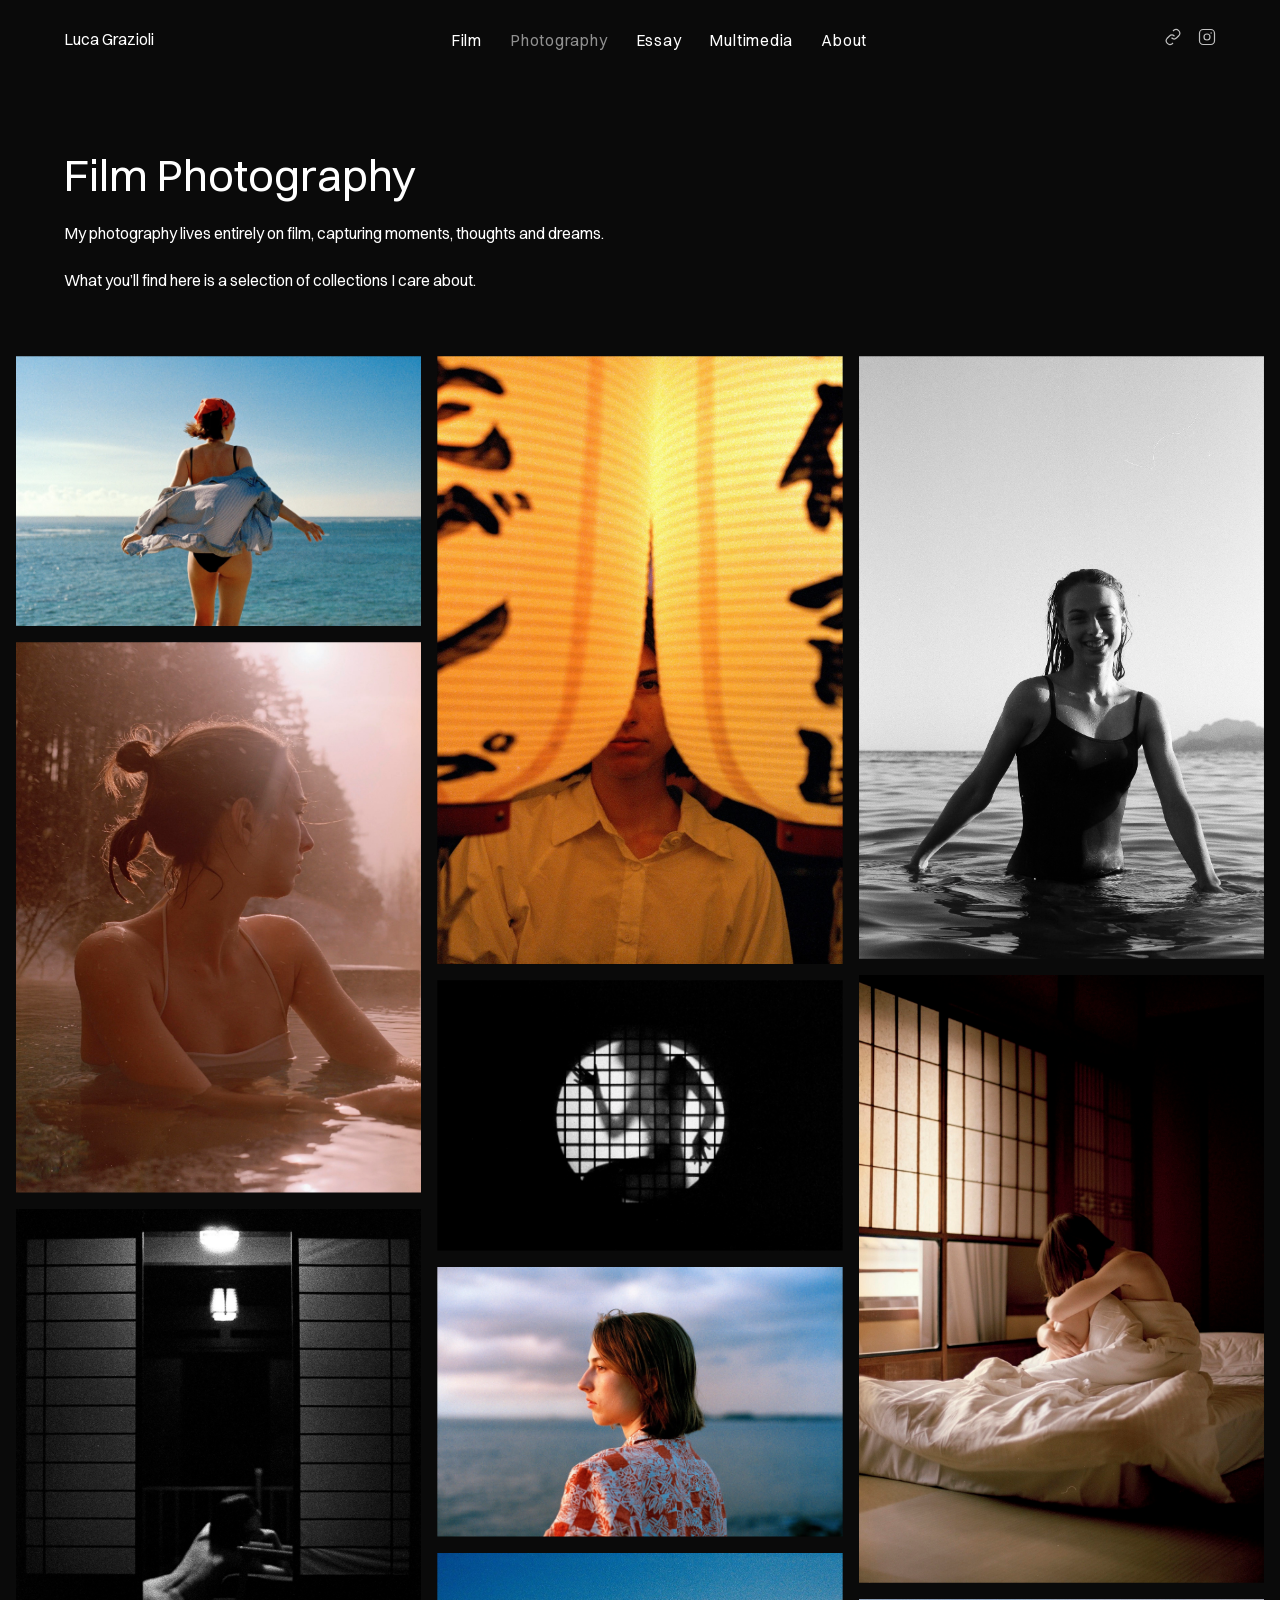
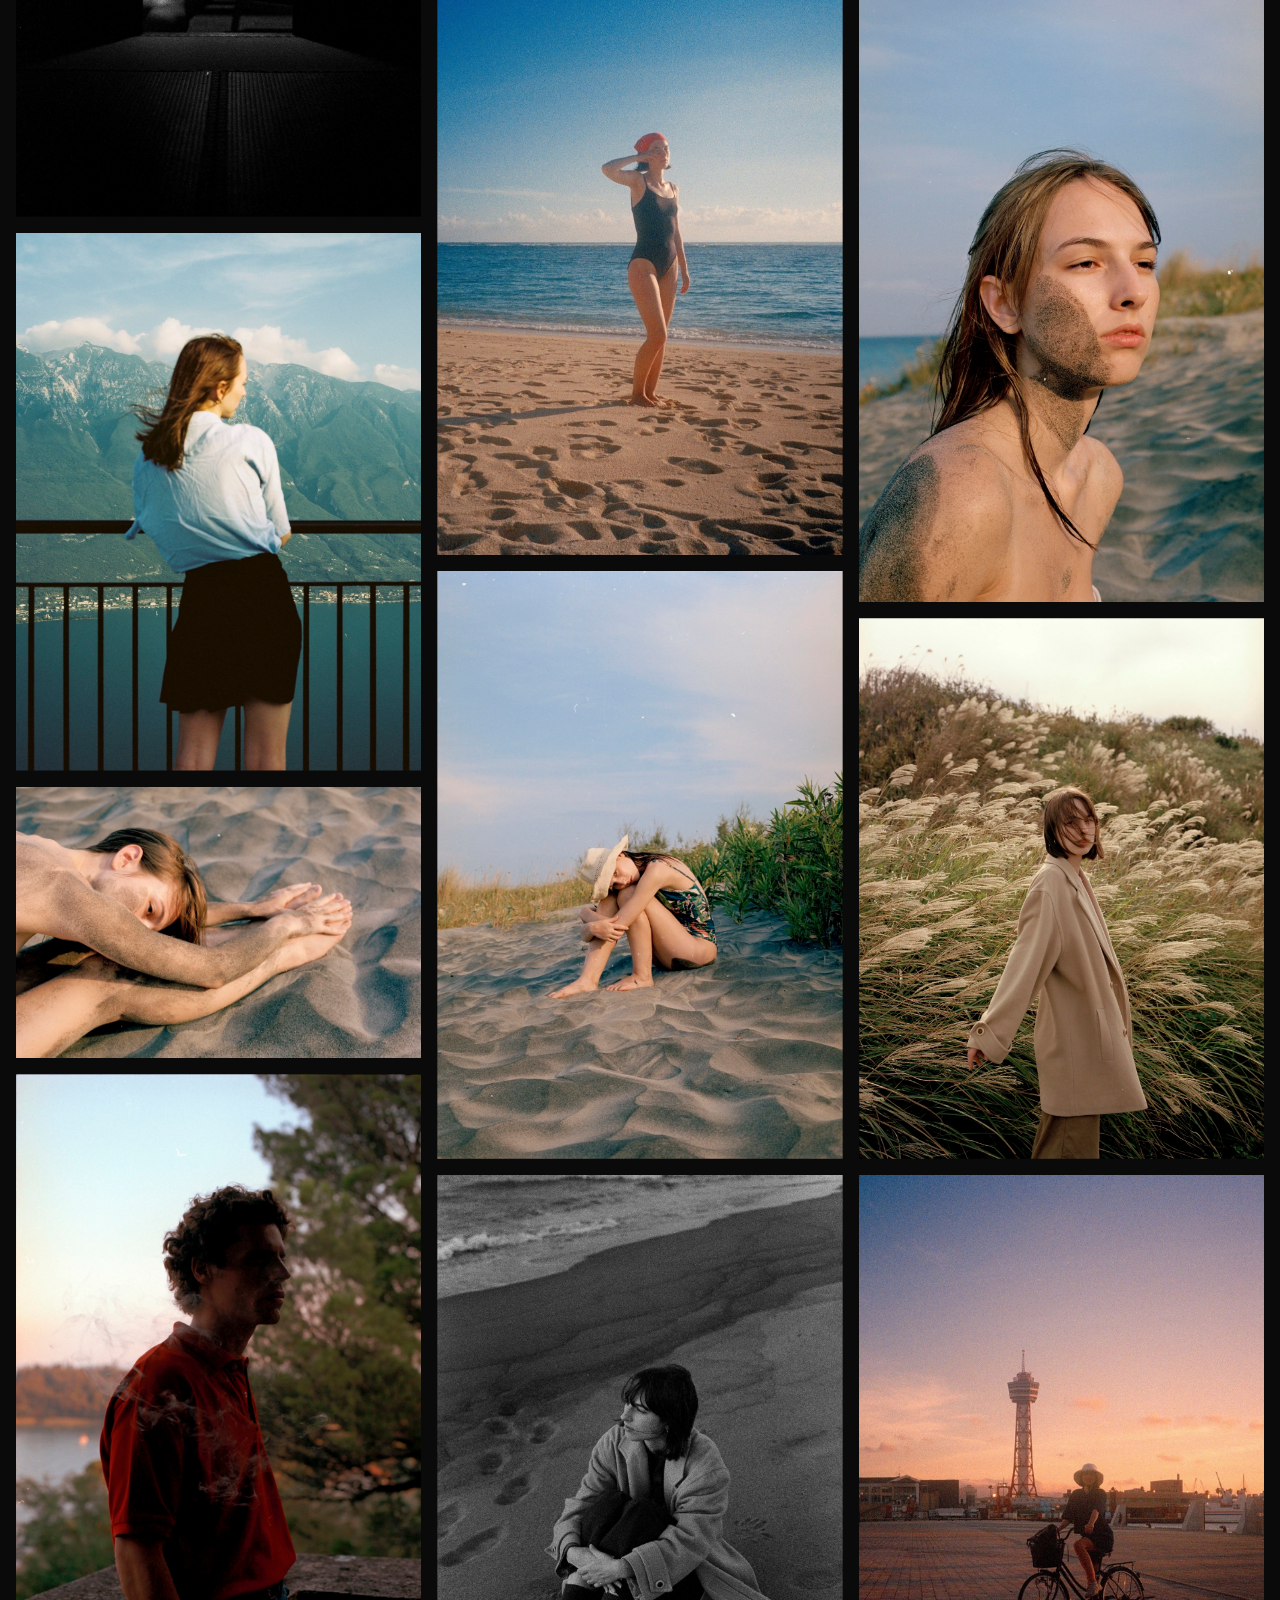
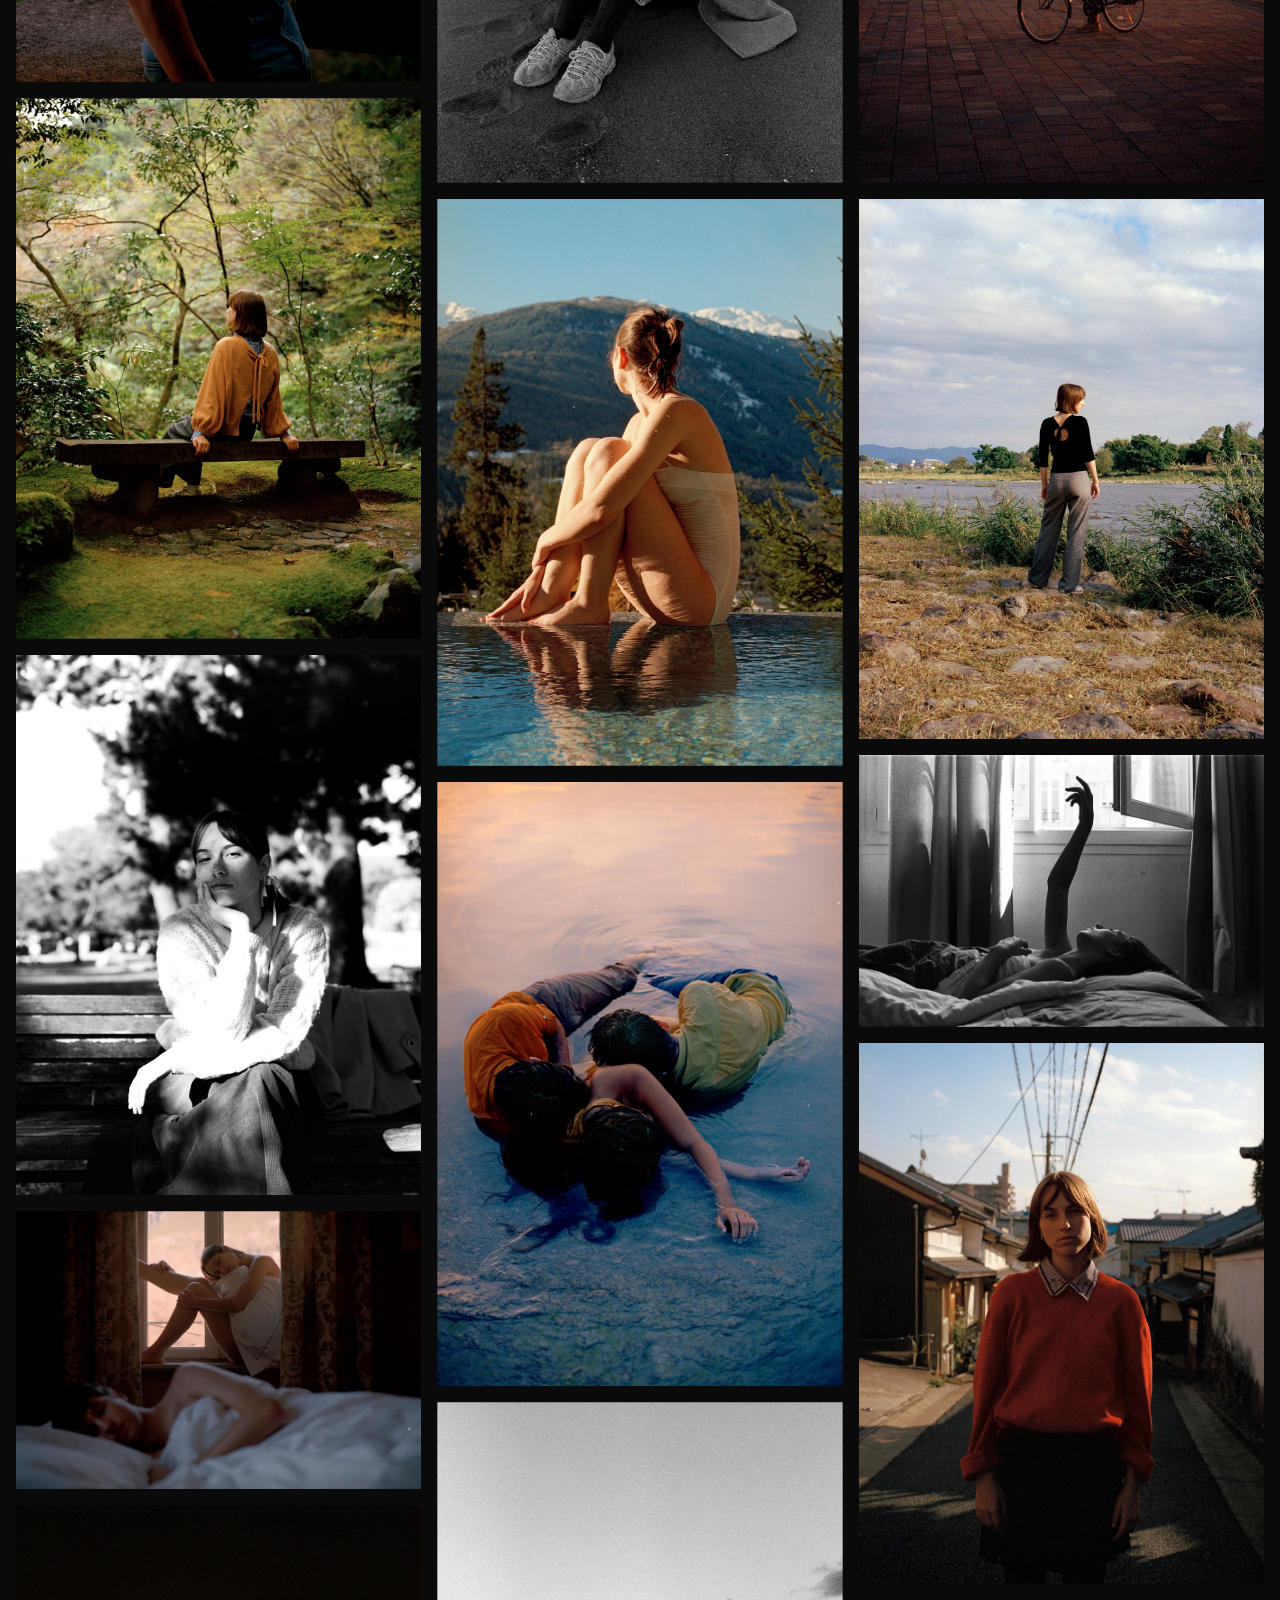
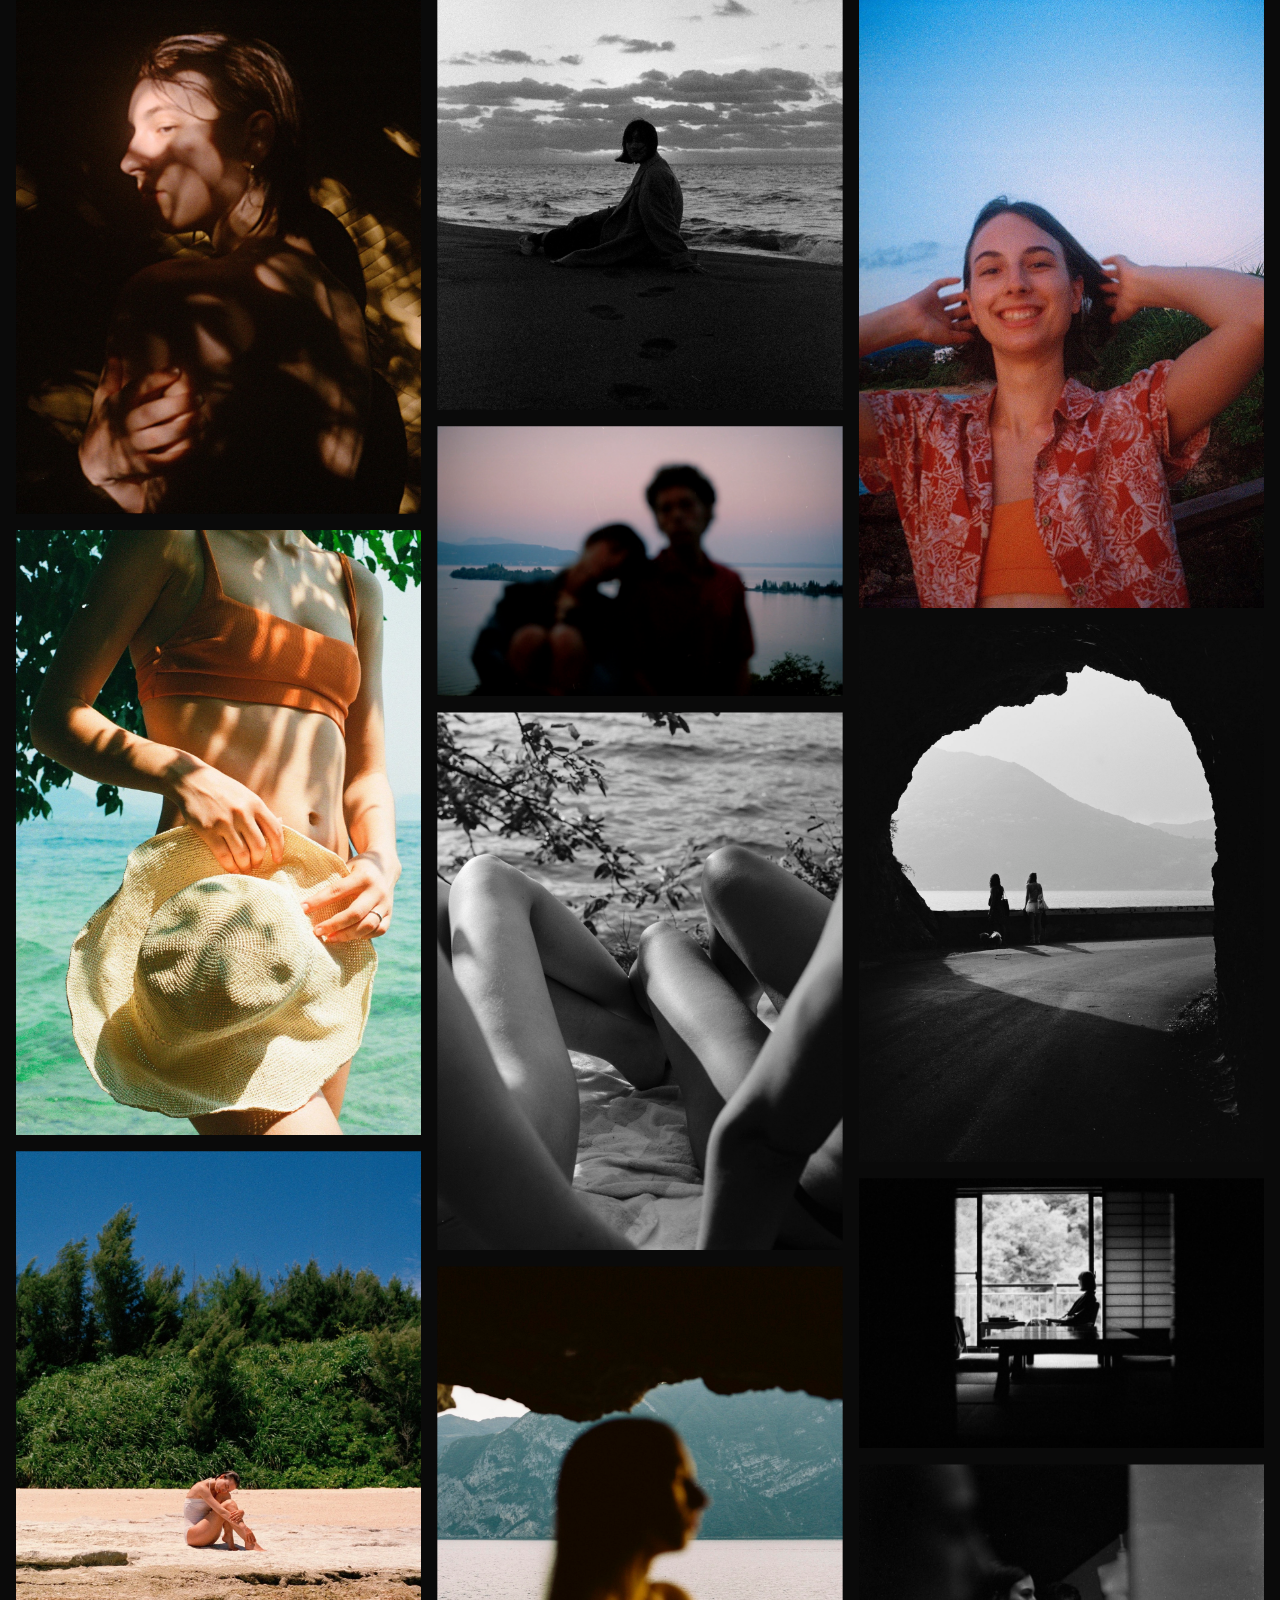
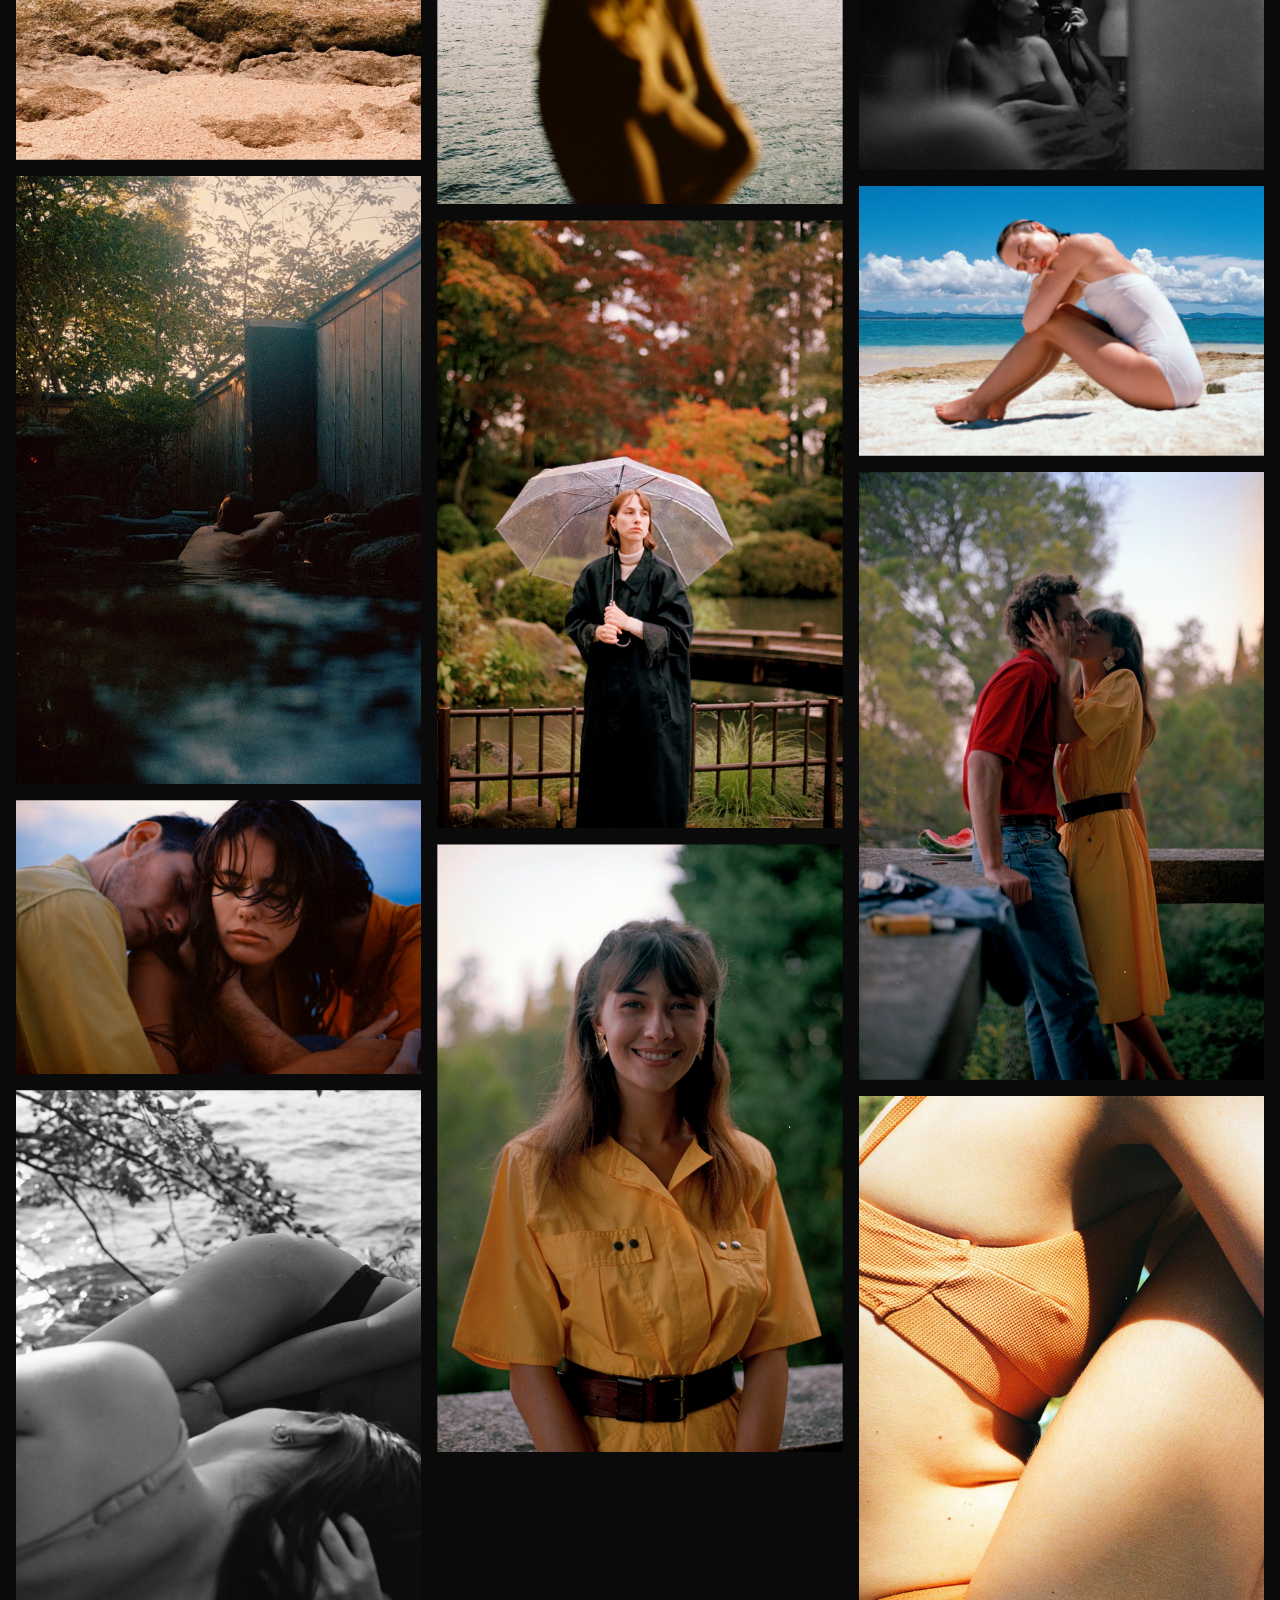
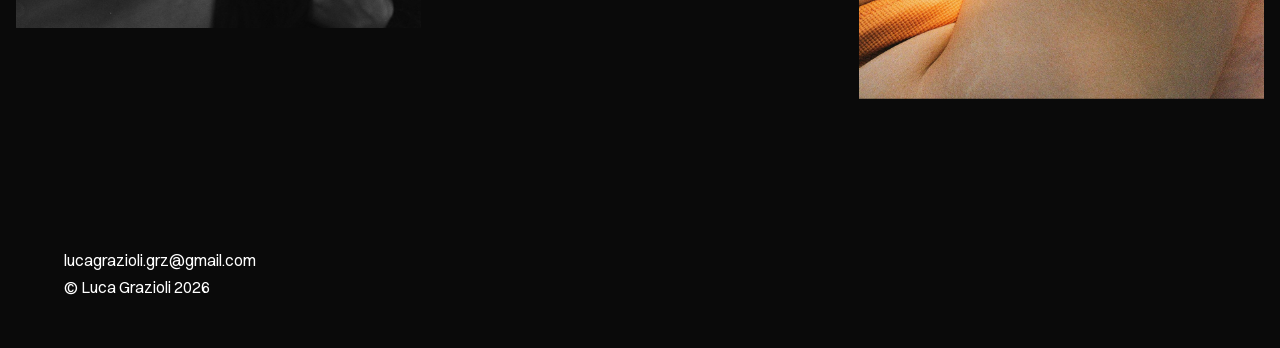
==== commit d2f55edf: "Add files via upload" ====
--- a/photography.html
+++ b/photography.html
@@ -15,7 +15,7 @@
   <div class="intro">
     <h1 class="rivela">Film Photography</h1>
     <p class="rivela">My photography lives entirely on film, capturing moments, thoughts and dreams.</p>
-    <p class="rivela">What you’ll find here is a selection of collections I care about. Instinctive and unstructured, but always attentive to detail.</p>
+    <p class="rivela">What you’ll find here is a selection of collections I care about.</p>
   </div>
   <div class="masonry" id="galleria"></div>
 </main>
